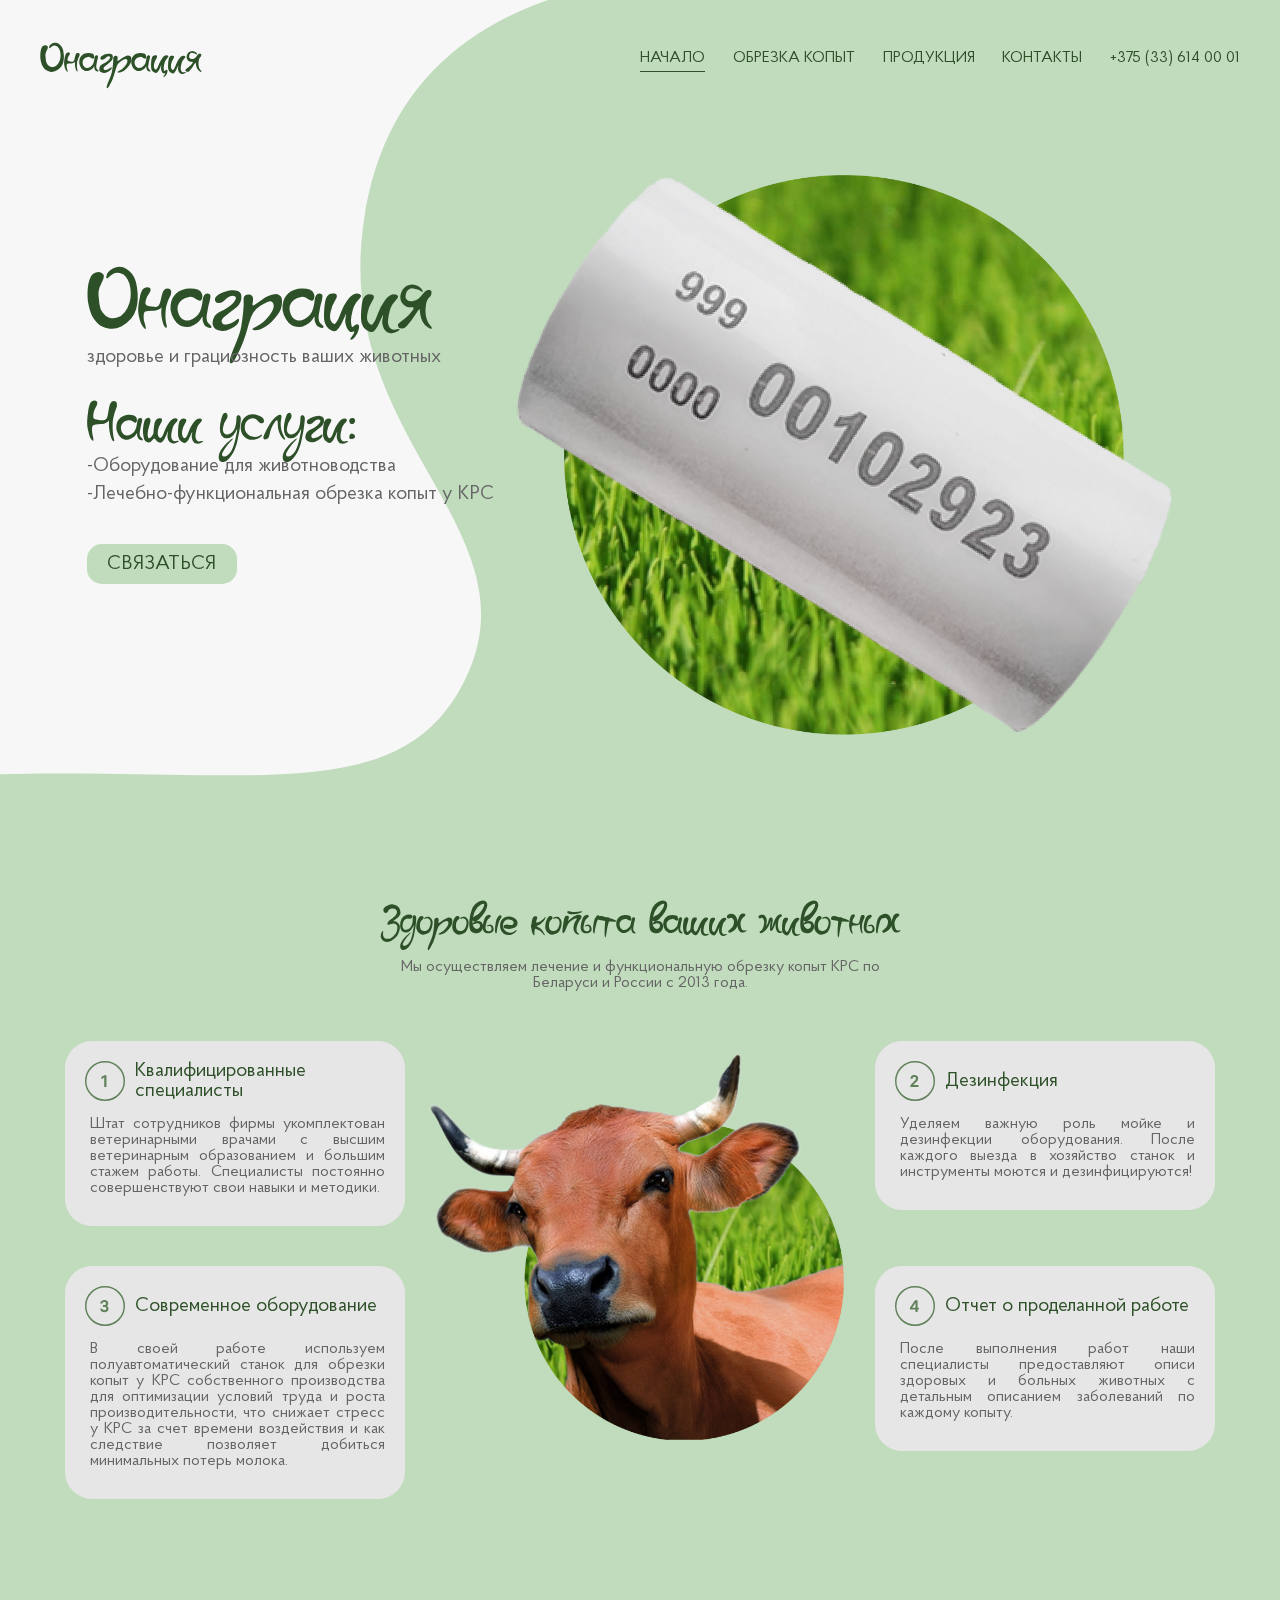
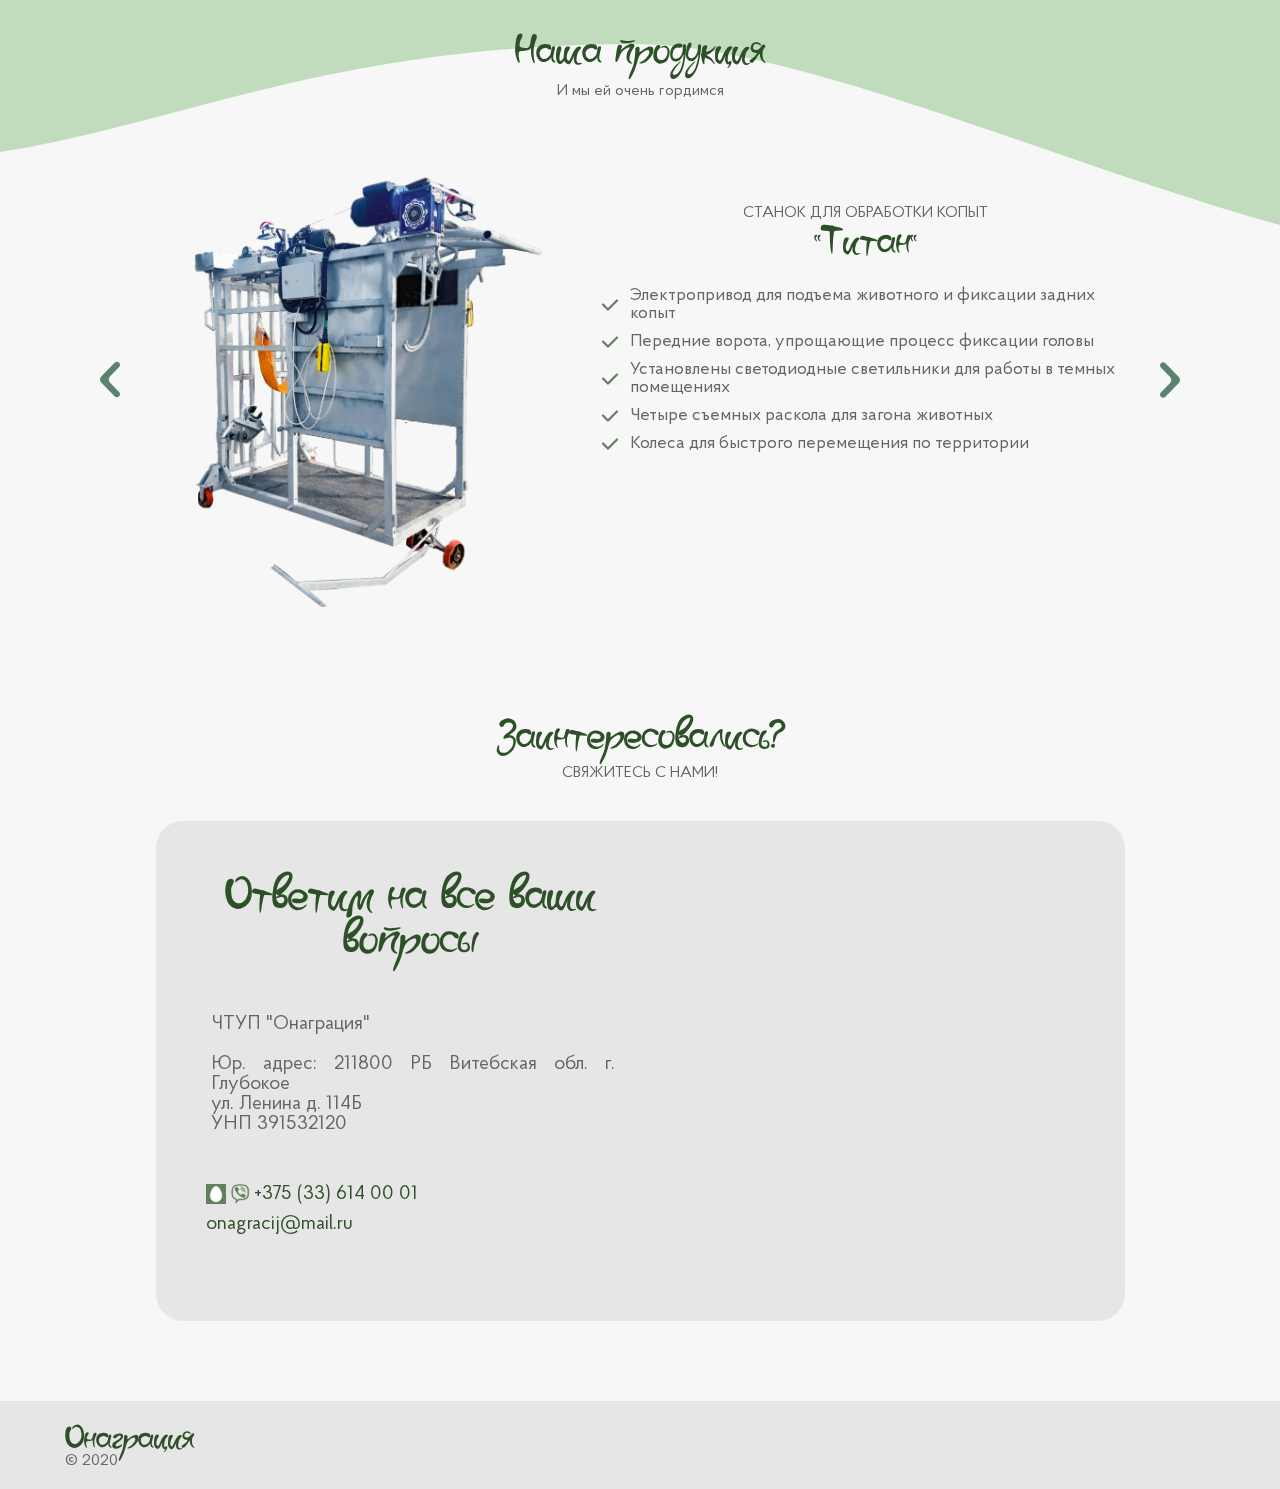
==== index.html @ 64f48360 "fix: some issues" ====
<!DOCTYPE HTML>
<html lang="ru">
<head>
    <style id="style" type="text/css"></style>
    <meta charset="UTF-8">
    <meta name="viewport" content="width=device-width, initial-scale=1.0">
    <meta name="theme-color" content="#c1dcbd">
    <title>Онаграция - обрезка копыт, ветеринарное оборудование</title>
    <link rel="stylesheet" href="css/style.css">
</head>
<body>
        <svg class="bg-svg" id="bg-svg" width="1185" height="1425" viewBox="0 0 4738 5917" fill="none" xmlns="http://www.w3.org/2000/svg">
            <path id="first" transform="skewX(0)" d="M4543.5 184.5C4835 467 4752.5 2576.5 4679.5 2878C4606.5 3179.5 4562.5 3518 3998 3518C3505.14 3518 2770.5 3108.5 2358 3108.5C1575.32 3108.5 1336 3399.5 724 3310.5C227.558 3238.3 -1.00004 2886.5 -1 2621C-0.999962 2355.5 23.4998 1636 868 1520C1541.5 1443 1906 1609 2045.5 1322.5C2179.34 1047.63 1808 882.5 1855.5 491C1903 99.4999 2242 14.5171 2562.5 9.4999C2953.32 3.38186 4252 -98.0001 4543.5 184.5Z" fill="#C1DCBD"> 
            </path>
            </svg>        
        <header>
            <div class="wrapper">
                <div class="logo"><a href="">Онаграция</a></div>
                <nav>
                    <div class="burger-overflow-hidden"></div>
                    <div class="logo-burger"><h2>Онаграция</h2></div>
                    <ul>
                        <li class="active"><a href="#begin" onclick="event.preventDefault()">Начало</a></li>
                        <li><a href="#trimming" onclick="event.preventDefault()">Обрезка копыт</a></li>
                        <li><a href="#production" onclick="event.preventDefault()">Продукция</a></li>
                        <li><a href="#contacts" onclick="event.preventDefault()">Контакты</a></li>
                        <li><a href="tel:+375336140001">+375 (33) 614 00 01</a></li>
                    </ul>
                </nav>
                <img src="assets/img/Burger-menu-icon.svg" alt="Кнопка навигации">
            </div>
        </header>
        <main>
            <section class="begin" id="begin">
                <div class="wrapper">
                    <div class="descr">
                        <h1>Онаграция</h1>
                        <p>здоровье и грациозность ваших животных</p>
                        <h3>Наши услуги:</h3>
                        <h2>-Оборудование для животноводства</h2>
                        <h2>-Лечебно-функциональная обрезка копыт у КРС</h2>
                        <a href=""><button>Связаться</button></a>
                    </div>
                    <div class="img">
                        <img src="assets/img/production/Респондер.png" class="respo-img" alt="Респондер">
                    </div>
                </div>
            </section>
            <section id="trimming" class="hoof-trimming">
                <div class="wrapper">
                    <h3>Здоровые копыта ваших животных</h3>
                    <h2>Мы осуществляем лечение и функциональную обрезку копыт КРС по Беларуси и России с 2013 года.</h2>
                    <div class="features">
                        <div class="card">
                            <div class="title">
                                <img src="assets/img/1.svg" alt="1" width="40px">
                                <h4>Квалифицированные специалисты</h4>
                            </div>
                            <p>Штат сотрудников фирмы укомплектован ветеринарными врачами с высшим ветеринарным образованием и большим стажем работы. Специалисты постоянно совершенствуют свои навыки и методики.</p>
                        </div>
                        <div class="card">
                            <div class="title">
                                <img src="assets/img/2.svg" alt="2" width="40px">
                                <h4>Дезинфекция</h4>
                            </div>
                            <p>Уделяем важную роль мойке и дезинфекции оборудования. После каждого выезда в хозяйство станок и инструменты моются и дезинфицируются!</p>
    
                        </div>
                        <div class="card">
                            <div class="title">
                                <img src="assets/img/3.svg" alt="3" width="40px">
                                <h4>Современное оборудование</h4>
                            </div>
                            <p>В своей работе используем полуавтоматический станок для обрезки копыт у КРС собственного производства для оптимизации условий труда и роста производительности, что снижает стресс у КРС за счет времени воздействия и как следствие позволяет добиться минимальных потерь молока.</p>
                        </div>
                        <div class="card">
                            <div class="title">
                                <img src="assets/img/4.svg" alt="4" width="40px">
                                <h4>Отчет о проделанной работе</h4>
                            </div>
                            <p>После выполнения работ наши специалисты предоставляют описи здоровых и больных животных с детальным описанием заболеваний по каждому копыту.</p>
                        </div>
                        <div class="tabs">
                            <div class="tab">
                              <input type="radio" id="rd1" name="rd" checked>
                              <label class="tab-label" for="rd1">Квалифицированные специалисты</label>
                              <div class="tab-content">
                                  Штат сотрудников фирмы укомплектован ветеринарными врачами с высшим ветеринарным образованием и большим стажем работы. Специалисты постоянно совершенствуют свои навыки и методики.
                              </div>
                            </div>
                            <div class="tab">
                              <input type="radio" id="rd2" name="rd">
                              <label class="tab-label" for="rd2">Дезинфекция</label>
                              <div class="tab-content">
                                  Уделяем важную роль мойке и дезинфекции оборудования. После каждого выезда в хозяйство станок и инструменты моются и дезинфицируются!
                              </div>
                            </div>
                            <div class="tab">
                              <input type="radio" id="rd3" name="rd">
                              <label class="tab-label" for="rd3">Современное оборудование</label>
                              <div class="tab-content">
                                  В своей работе используем полуавтоматический станок для обрезки копыт у КРС собственного производства для оптимизации условий труда и роста производительности, что снижает стресс у КРС за счет времени воздействия и как следствие позволяет добиться минимальных потерь молока.                                    </div>
                            </div>
                            <div class="tab">
                              <input type="radio" id="rd4" name="rd">
                              <label class="tab-label" for="rd4">Отчет о проделанной работе</label>
                              <div class="tab-content">
                                  После выполнения работ наши специалисты предоставляют описи здоровых и больных животных с детальным описанием заболеваний по каждому копыту.                                    </div>
                            </div>
                          </div>
                    </div>
                </div>
            </section>
            <section id="production" class="production">
                <div class="wrapper">
                    <h3>Наша продукция</h3>
                    <p>И мы ей очень гордимся</p>
                    <div class="slider">
                        <img src="assets/img/arrow-right.svg" class="left" width="20px" alt="Стрелка влево">
                        <div class="shower">
                            <div class="slide item s-active slide-1">
                                <img src="assets/img/production/machine.png" width="400px" alt="Станок для обрезки копыт Титан">
                                <div class="desription">
                                    <h2>Станок для обработки копыт <br><span>"Титан"</span></h2>
                                    <ul>
                                        <li>Электропривод для подъема животного и фиксации задних копыт</li>
                                        <li>Передние ворота, упрощающие процесс фиксации головы</li>
                                        <li>Установлены светодиодные светильники для работы в темных помещениях</li>
                                        <li>Четыре съемных раскола для загона животных</li>
                                        <li>Колеса для быстрого перемещения по территории</li>
                                    </ul>
                                </div>
                            </div>
                            <div class="slide item slide-2">
                                <img src="assets/img/production/Респондер.png" width="400px" alt="Респондер для КРС">
                                <div class="desription">
                                    <h2>Респондер для КРС</h2>
                                    <ul>
                                        <li>Автоматически распознается при переходе через селекционные ворота</li>
                                        <li>Защита по IP-68</li>
                                        <li>Средний срок службы 10 лет</li>
                                        <li>Способен выдерживать от -40°С до +70°С и влажность 100% при 25°С</li>
                                    </ul>
                                </div>
                            </div>
                        </div>
                        <img src="assets/img/arrow-right.svg" class="right" width="20px" alt="Стрелка влево">
                    </div>
                </div>
            </section>
            <section id="contacts" class="contacts">
                <div class="feed-wrap">
                    <h3>Заинтересовались?</h3>
                    <h2>Свяжитесь с нами!</h2>
                    <div class="wrapper">
                        <div class="call">
                            <div class="title card">
                                <div>
                                    <h5>Ответим на все ваши вопросы</h5>
                                    <p>ЧТУП "Онаграция" <br><br>Юр. адрес: 211800 РБ Витебская обл. г. Глубокое<br>
                                        ул. Ленина д. 114Б<br>
                                        УНП 391532120</p>
                                    <div class="numail">
                                        <div class="number">
                                            <img src="assets/img/МТС.png" width="20px" alt="МТС">
                                            <img src="assets/img/viber.png" width="20px" alt="Viber">
                                            <a href="tel:+375336140001">+375 (33) 614 00 01</a>
                                        </div>
                                        <a href="mailto:onagracij@mail.ru" class="email">onagracij@mail.ru</a>
                                    </div>
                                </div>
                                <iframe src="https://yandex.by/map-widget/v1/-/CCQeERkF" width="50%" height="100%" frameborder="1" allowfullscreen="true"></iframe>         
                            </div>          
                        </div>
                        <div class="send">
                            <h5>И вашим заявкам:</h5>
                            <form action="">
                                <input type="text" name="name" id="name" placeholder="Ваше имя">
                                <input type="tel" id="tel" placeholder="Номер телефона">
                                <input type="text" id="product" placeholder="Товар или услуга">
                                <textarea name="" id="" cols="30" rows="7" placeholder="Сообщение"></textarea>
                            </form>
                        </div>
                    </div>
                </div>
            </section>
        </main>
        <footer>
            <div>
                <h2>Онаграция</h2>
                <p>© 2020</p>
            </div>
        </footer>
        <div id="preloader">   
            <div class="clock"><h2>Маркируем бычков...</h2></div>     
        </div>
<script src="js/preloader+nav.js"></script>
<script src="js/slider.js"></script>
<script src="js/scroll+background.js"></script>
</body>
</html>
---- css/style.css ----
@charset "UTF-8";
.logo a, h1, .descr h3, .hoof-trimming .wrapper h3, .production h3, .production .slide h2 span, .production .slide-2 h2, .contacts h3, .contacts h5, .contacts .card > div h4, footer h2, .clock h2 {
  font-family: 'Moloko', 'Monotype Corsiva';
  color: #2d5028;
}

.logo, nav, .begin .wrapper {
  display: -webkit-box;
  display: -ms-flexbox;
  display: flex;
  -ms-flex-line-pack: center;
      align-content: center;
  -webkit-box-pack: center;
      -ms-flex-pack: center;
          justify-content: center;
}

@font-face {
  font-family: "Moloko";
  src: url("../assets/fonts/Moloko.ttf");
}

@font-face {
  font-family: "Proba Pro";
  src: url("../assets/fonts/ProbaPro-Regular.ttf");
  font-weight: 400;
}

@font-face {
  font-family: "Proba Pro";
  src: url("../assets/fonts/ProbaPro-Light.ttf");
  font-weight: 200;
}

@font-face {
  font-family: "Proba Pro";
  src: url("../assets/fonts/ProbaPro-Medium.ttf");
  font-weight: 600;
}

input::-webkit-outer-spin-button,
input::-webkit-inner-spin-button {
  -webkit-appearance: none;
  margin: 0;
}

a:active, a:focus {
  outline: none;
}

input::-webkit-outer-spin-button,
input::-webkit-inner-spin-button {
  -webkit-appearance: none;
  margin: 0;
}

a:active, a:focus {
  outline: none;
}

input::-moz-placeholder {
  color: rgba(255, 255, 255, 0.62);
}

input::-webkit-input-placeholder {
  color: rgba(255, 255, 255, 0.62);
}

input, textarea {
  outline: none;
}

input:active, textarea:active {
  outline: none;
}

:focus {
  outline: none;
}

textarea {
  resize: none;
}

textarea {
  resize: vertical;
}

textarea {
  resize: horizontal;
}

input::-moz-placeholder {
  color: #2d5028;
}

input::-webkit-input-placeholder {
  color: #2d5028;
}

textarea::-moz-placeholder {
  color: #2d5028;
}

textarea::-webkit-input-placeholder {
  color: #2d5028;
}

input, textarea {
  outline: none;
}

input:active, textarea:active {
  outline: none;
}

:focus {
  outline: none;
}

textarea {
  resize: none;
}

textarea {
  resize: vertical;
}

textarea {
  resize: horizontal;
}

::-webkit-scrollbar {
  width: 10px;
}

::-webkit-scrollbar-track {
  background: #e7e6e6;
}

::-webkit-scrollbar-thumb {
  background: #2d5028;
}

::-webkit-scrollbar-thumb:hover {
  background: #c1dcbd;
}

* {
  margin: 0px;
  padding: 0px;
  font-family: "Proba Pro", Arial, Helvetica, sans-serif;
  font-weight: 400;
}

a {
  text-decoration: none;
  color: #2d5028;
}

body {
  background-color: #f7f7f7;
  overflow-x: hidden;
  color: #656565;
}

.scroll {
  -ms-scroll-snap-type: y proximity;
      scroll-snap-type: y proximity;
  overflow-y: scroll;
  max-height: 100vh;
}

section, header, footer {
  scroll-snap-align: start;
}

.bg-svg {
  position: fixed;
  width: 100%;
  z-index: -1;
  top: -35px;
  left: 50%;
  -webkit-transform: translate(-50%, 0);
          transform: translate(-50%, 0);
  height: 3196px;
  width: 2600px;
  background-repeat: no-repeat;
}

@-moz-document url-prefix() {
  .bg-svg {
    position: absolute;
    animation-name: moz;
    animation-duration: 1.0s;
  }
}

@-webkit-keyframes moz {
  form {
    opacity: 0;
  }
  to {
    opacity: 1;
  }
}

@keyframes moz {
  form {
    opacity: 0;
  }
  to {
    opacity: 1;
  }
}

#first {
  -webkit-transition: 2.0s;
  transition: 2.0s;
}

*::-moz-selection {
  background: #c1dcbf;
}

*::selection {
  background: #c1dcbf;
}

header {
  top: 25px;
  position: absolute;
  width: 100%;
  display: -webkit-box;
  display: -ms-flexbox;
  display: flex;
  -webkit-box-pack: center;
      -ms-flex-pack: center;
          justify-content: center;
  height: 65px;
  z-index: 2;
  opacity: 1;
  -webkit-transition: 0.3s, top 0.0s;
  transition: 0.3s, top 0.0s;
}

header .wrapper {
  max-width: 1200px;
  width: 100%;
  display: -webkit-box;
  display: -ms-flexbox;
  display: flex;
  -webkit-box-pack: justify;
      -ms-flex-pack: justify;
          justify-content: space-between;
}

.sticky {
  position: fixed;
  top: 0px;
  width: 100%;
  background-color: #f7f7f7;
  margin-top: 0px;
  opacity: 0.9;
  -webkit-transition: 0.3s, top 0.0s;
  transition: 0.3s, top 0.0s;
  height: 65px;
}

.logo a {
  color: #2d5028;
  text-decoration: none;
  font-size: 40px;
  -ms-flex-item-align: center;
      -ms-grid-row-align: center;
      align-self: center;
}

header img {
  display: none;
}

nav ul {
  display: -webkit-box;
  display: -ms-flexbox;
  display: flex;
  -webkit-box-pack: justify;
      -ms-flex-pack: justify;
          justify-content: space-between;
  -ms-flex-item-align: center;
      align-self: center;
  min-width: 600px;
}

nav a {
  text-decoration: none;
  color: #2d5028;
  text-decoration: none;
  display: inline;
  background-image: -webkit-gradient(linear, left top, left bottom, color-stop(20%, transparent), color-stop(21%, currentColor));
  background-image: linear-gradient(to bottom, transparent 20%, currentColor 21%);
  background-position: 0 20px;
  background-repeat: no-repeat;
  background-size: 0% 3px;
  padding-bottom: 6px;
  -webkit-transition: background-size 0.2s ease-in-out;
  transition: background-size 0.2s ease-in-out;
}

nav a:hover {
  background-size: 100% 3px;
  -webkit-transition-delay: 0s;
          transition-delay: 0s;
}

header li {
  list-style: none;
  text-transform: uppercase;
}

header li:last-child {
  font-weight: 600;
}

header li a {
  text-decoration: none;
  color: #2d5028;
}

.logo-burger {
  display: none;
}

.active a {
  background-size: 100% 3px;
  -webkit-transition-delay: 0s;
          transition-delay: 0s;
}

h1 {
  font-size: 85px;
  font-weight: 400;
}

.begin {
  background-size: cover;
  margin: 0px auto;
  height: 800px;
  display: -webkit-box;
  display: -ms-flexbox;
  display: flex;
  -webkit-box-pack: center;
      -ms-flex-pack: center;
          justify-content: center;
  overflow: hidden;
}

.begin button {
  -webkit-transition: 0.3s;
  transition: 0.3s;
}

.begin button:hover {
  -webkit-box-shadow: -1px -1px white, -2px -2px white, -3px -3px white, -4px -4px #2d5028;
          box-shadow: -1px -1px white, -2px -2px white, -3px -3px white, -4px -4px #2d5028;
  -webkit-transform: translateX(4px);
  transform: translateX(4px);
  -webkit-transition: 0.3s;
  transition: 0.3s;
}

.begin .wrapper {
  -webkit-box-pack: justify;
      -ms-flex-pack: justify;
          justify-content: space-between;
  max-width: 1150px;
  padding: 0px 0px;
  padding-top: 150px;
}

.descr {
  display: -webkit-box;
  display: -ms-flexbox;
  display: flex;
  -webkit-box-orient: vertical;
  -webkit-box-direction: normal;
      -ms-flex-direction: column;
          flex-direction: column;
  -webkit-box-pack: center;
      -ms-flex-pack: center;
          justify-content: center;
  margin-bottom: 110px;
}

.descr h3 {
  font-size: 55px;
  margin-top: 27px;
}

.descr h2, .descr p {
  padding-top: 8px;
  font-size: 20px;
}

button {
  margin-top: 40px;
  background-color: #c1dcbd;
  padding: 10px;
  border-radius: 15px;
  border: none;
  color: #2d5028;
  width: 150px;
  font-size: 20px;
  text-transform: uppercase;
}

.img {
  position: relative;
  bottom: 20px;
  display: -webkit-box;
  display: -ms-flexbox;
  display: flex;
  -webkit-box-align: center;
      -ms-flex-align: center;
          align-items: center;
}

.img img {
  width: 500px;
}

.img .respo-img {
  width: 700px;
  background-image: url(../assets/img/grass.png);
  background-size: 80%;
  background-repeat: no-repeat;
  background-position: 50%;
}

.hoof-trimming {
  padding-top: 100px;
  display: -webkit-box;
  display: -ms-flexbox;
  display: flex;
  -webkit-box-pack: center;
      -ms-flex-pack: center;
          justify-content: center;
}

.hoof-trimming .wrapper {
  max-width: 1150px;
  display: -webkit-box;
  display: -ms-flexbox;
  display: flex;
  -webkit-box-orient: vertical;
  -webkit-box-direction: normal;
      -ms-flex-direction: column;
          flex-direction: column;
  -ms-flex-line-pack: center;
      align-content: center;
}

.hoof-trimming .wrapper h2 {
  padding-top: 20px;
  -ms-flex-item-align: center;
      -ms-grid-row-align: center;
      align-self: center;
  text-align: center;
  width: 500px;
  font-size: 16px;
}

.hoof-trimming .wrapper h3 {
  font-size: 40px;
  text-align: center;
}

.features {
  display: -webkit-box;
  display: -ms-flexbox;
  display: flex;
  margin-top: 50px;
  -ms-flex-wrap: wrap;
      flex-wrap: wrap;
  -webkit-box-pack: justify;
      -ms-flex-pack: justify;
          justify-content: space-between;
  background-image: url(../assets/img/cow.png);
  background-size: 422px;
  background-repeat: no-repeat;
  background-position-x: 49%;
}

.card {
  width: 300px;
  height: -webkit-min-content;
  height: -moz-min-content;
  height: min-content;
  background-color: #e7e6e6;
  border-radius: 27px;
  padding: 20px;
}

.card .title {
  display: -webkit-box;
  display: -ms-flexbox;
  display: flex;
}

.card h4 {
  -ms-flex-item-align: center;
      -ms-grid-row-align: center;
      align-self: center;
  margin-left: 10px;
  color: #2d5028;
  font-size: 20px;
  font-weight: 500;
}

.card p {
  margin-top: 15px;
  margin-left: 5px;
  padding-bottom: 10px;
  text-align: justify;
}

.card:nth-of-type(2n) {
  margin-left: 140px;
}

.card:nth-of-type(n+3) {
  margin-top: 40px;
}

.production {
  padding-top: 80px;
}

.production .wrapper {
  padding: 50px 0px;
  display: -webkit-box;
  display: -ms-flexbox;
  display: flex;
  -webkit-box-orient: vertical;
  -webkit-box-direction: normal;
      -ms-flex-direction: column;
          flex-direction: column;
  -webkit-box-align: center;
      -ms-flex-align: center;
          align-items: center;
}

.production h3 {
  font-size: 40px;
  text-align: center;
}

.production p {
  margin-top: 15px;
  padding-bottom: 10px;
  text-align: justify;
}

.production .slider {
  width: 1100px;
  margin-top: 15px;
  display: -webkit-box;
  display: -ms-flexbox;
  display: flex;
  -webkit-box-pack: justify;
      -ms-flex-pack: justify;
          justify-content: space-between;
}

.production .slider > img:nth-of-type(2) {
  -webkit-transform: rotate(180deg);
          transform: rotate(180deg);
}

.production .shower {
  position: relative;
  width: 100%;
  margin: 0px 30px;
  overflow: hidden;
  height: 500px;
}

.production .slide {
  -ms-flex-item-align: center;
      -ms-grid-row-align: center;
      align-self: center;
  height: 500px;
}

.production .slide h2 {
  text-align: center;
  text-transform: uppercase;
  font-size: 16px;
}

.production .slide h2 span {
  font-size: 38px;
  text-transform: initial;
}

.production .slide ul {
  margin-top: 19px;
}

.production .slide ul li {
  font-size: 18px;
  list-style: none;
  background-image: url(../assets/img/icon.svg);
  background-size: 20px;
  background-position-y: 50%;
  background-repeat: no-repeat;
  padding-left: 30px;
  margin-top: 10px;
}

.production .slide-2 ul li {
  margin-top: 27px;
}

.production .slide-2 h2 {
  font-size: 50px;
  text-transform: initial;
}

.slide-2 .desription {
  margin-bottom: 20px;
}

.desription {
  width: 100%;
  margin-left: 50px;
  display: -webkit-box;
  display: -ms-flexbox;
  display: flex;
  -webkit-box-orient: vertical;
  -webkit-box-direction: normal;
      -ms-flex-direction: column;
          flex-direction: column;
  -webkit-box-pack: center;
      -ms-flex-pack: center;
          justify-content: center;
  margin-bottom: 90px;
}

.contacts {
  display: -webkit-box;
  display: -ms-flexbox;
  display: flex;
  -webkit-box-pack: center;
      -ms-flex-pack: center;
          justify-content: center;
  margin-top: 40px;
}

.contacts .feed-wrap {
  max-width: 1150px;
}

.contacts h3 {
  font-size: 40px;
  text-align: center;
  width: 100%;
}

.contacts h2 {
  text-align: center;
  text-transform: uppercase;
  font-size: 16px;
  padding-top: 12px;
  width: 100%;
}

.contacts .wrapper {
  margin-top: 35px;
  display: -webkit-box;
  display: -ms-flexbox;
  display: flex;
  -webkit-box-pack: justify;
      -ms-flex-pack: justify;
          justify-content: space-between;
  -ms-flex-wrap: wrap;
      flex-wrap: wrap;
}

.contacts .wrapper .wrapper-in {
  display: -webkit-box;
  display: -ms-flexbox;
  display: flex;
  -webkit-box-orient: vertical;
  -webkit-box-direction: normal;
      -ms-flex-direction: column;
          flex-direction: column;
  -webkit-box-pack: start;
      -ms-flex-pack: start;
          justify-content: flex-start;
  -ms-flex-line-pack: start;
      align-content: flex-start;
  margin-left: 20px;
}

.contacts .wrapper .wrapper-in h4 {
  margin-left: 0px;
  -ms-flex-item-align: start;
      align-self: flex-start;
  font-size: 30px;
}

.contacts .wrapper .wrapper-in p {
  margin: 0px;
}

.contacts .wrapper .number {
  font-size: 20px;
  vertical-align: center;
  display: -webkit-box;
  display: -ms-flexbox;
  display: flex;
  -webkit-box-align: center;
      -ms-flex-align: center;
          align-items: center;
}

.contacts .wrapper .number img {
  margin-right: 4px;
}

.contacts .wrapper .email {
  font-size: 20px;
}

.contacts .wrapper > div > div, .contacts .wrapper form {
  margin-top: 5px;
}

.contacts .ivan {
  display: -webkit-box;
  display: -ms-flexbox;
  display: flex;
  -ms-flex-line-pack: start;
      align-content: flex-start;
  margin-top: 60px;
}

.contacts h5 {
  font-size: 45px;
  color: #2d5028;
  text-align: center;
}

.contacts .call {
  width: 100%;
}

.contacts .card {
  width: 100%;
  padding: 0px;
  display: -webkit-box;
  display: -ms-flexbox;
  display: flex;
  -webkit-box-pack: justify;
      -ms-flex-pack: justify;
          justify-content: space-between;
  height: 500px;
}

.contacts .send {
  display: none;
  -webkit-box-orient: vertical;
  -webkit-box-direction: normal;
      -ms-flex-direction: column;
          flex-direction: column;
  width: calc((100% - 30px) / 2);
}

.contacts form {
  display: -webkit-box;
  display: -ms-flexbox;
  display: flex;
  -ms-flex-wrap: wrap;
      flex-wrap: wrap;
  -webkit-box-pack: justify;
      -ms-flex-pack: justify;
          justify-content: space-between;
}

.contacts #name {
  width: calc((100% - 20px) / 2);
}

.contacts #tel {
  width: calc((100% - 20px) / 2);
}

.contacts #product {
  width: 100%;
}

.contacts textarea {
  width: 100%;
}

.contacts form input, .contacts textarea {
  padding: 5px;
  background: none;
  border: none;
  border-bottom: 5px solid white;
  color: #2d5028;
  font-size: 20px;
  margin-top: 10px;
}

.contacts iframe {
  border: none;
  border-top-right-radius: 27px;
  border-bottom-right-radius: 27px;
}

h5 {
  text-align: center;
}

.contacts .card > div {
  width: 50%;
  padding: 50px 100px 50px 50px;
}

.contacts .card > div h4 {
  font-size: 60px;
}

.contacts .card > div p {
  margin-top: 55px;
  font-size: 20px;
}

.numail {
  margin-top: 40px;
  display: -webkit-box;
  display: -ms-flexbox;
  display: flex;
  -webkit-box-pack: justify;
      -ms-flex-pack: justify;
          justify-content: space-between;
  -webkit-box-orient: vertical;
  -webkit-box-direction: normal;
      -ms-flex-direction: column;
          flex-direction: column;
  max-width: 400px;
  height: 50px;
}

footer {
  display: -webkit-box;
  display: -ms-flexbox;
  display: flex;
  background-color: #e7e6e6;
  margin-top: 80px;
  width: 100%;
  margin-left: auto;
  margin-right: auto;
}

footer h2 {
  font-size: 32px;
}

footer > div {
  width: 1150px;
  margin: 20px auto;
}

/* Аккордион */
.tabs {
  display: none;
  width: calc(95% - 380px);
  margin-left: auto;
  border-radius: 8px;
  overflow: hidden;
}

.tabs input {
  position: absolute;
  opacity: 0;
  z-index: -1;
}

.tab {
  width: 100%;
  color: #2d5028;
  overflow: hidden;
}

.tab-label {
  display: -webkit-box;
  display: -ms-flexbox;
  display: flex;
  -webkit-box-pack: justify;
      -ms-flex-pack: justify;
          justify-content: space-between;
  font-weight: 800;
  padding: 1em;
  background: #e7e6e6;
  font-weight: bold;
  cursor: pointer;
  /* Icon */
}

.tab-label:hover {
  background: #a2ca9c;
  -webkit-transition: 0.2s;
  transition: 0.2s;
}

.tab-label::after {
  content: "\276F";
  width: 1em;
  height: 1em;
  text-align: center;
  -webkit-transition: all .35s;
  transition: all .35s;
}

.tab-content {
  max-height: 0;
  padding: 0 1em;
  background: white;
  -webkit-transition: all .35s;
  transition: all .35s;
}

input:checked + .tab-label {
  background: #82b97a;
  -webkit-transition: 0.2s;
  transition: 0.2s;
  color: white;
}

input:checked + .tab-label::after {
  -webkit-transform: rotate(90deg);
          transform: rotate(90deg);
}

input:checked ~ .tab-content {
  max-height: 100vh;
  padding: 1em;
}

/* Классы слайдера */
.left {
  margin-left: 10.25px;
  margin-bottom: -11px;
}

.right {
  margin-right: 9.64px;
  margin-bottom: -12px;
}

.slider > img:hover {
  -webkit-filter: brightness(1.5);
          filter: brightness(1.5);
  -webkit-transition: 0.3s;
  transition: 0.3s;
}

.s-active, .next {
  -webkit-box-pack: justify;
      -ms-flex-pack: justify;
          justify-content: space-between;
  padding: 0px 0px 15px 0px;
}

.item {
  display: none;
  position: relative;
  -webkit-animation: 0.7s cubic-bezier(0.71, -0.02, 0.27, 0.98);
          animation: 0.7s cubic-bezier(0.71, -0.02, 0.27, 0.98);
  width: 100%;
}

.s-active, .next {
  display: -webkit-box;
  display: -ms-flexbox;
  display: flex;
  -webkit-box-pack: justify;
      -ms-flex-pack: justify;
          justify-content: space-between;
  -webkit-box-align: center;
      -ms-flex-align: center;
          align-items: center;
}

.next {
  position: absolute;
  width: 100%;
}

.to-left {
  -webkit-animation-name: left;
          animation-name: left;
}

.to-right {
  -webkit-animation-name: right;
          animation-name: right;
  animation-direction: reverse;
}

.from-left {
  -webkit-animation-name: left;
          animation-name: left;
  animation-direction: reverse;
}

.from-right {
  -webkit-animation-name: right;
          animation-name: right;
}

@-webkit-keyframes left {
  from {
    left: 0;
    top: 0;
  }
  to {
    left: -100%;
    top: 0;
  }
}

@keyframes left {
  from {
    left: 0;
    top: 0;
  }
  to {
    left: -100%;
    top: 0;
  }
}

@-webkit-keyframes right {
  from {
    left: 100%;
    top: 0;
  }
  to {
    left: 0;
    top: 0;
  }
}

@keyframes right {
  from {
    left: 100%;
    top: 0;
  }
  to {
    left: 0;
    top: 0;
  }
}

/* Preloader */
#preloader {
  position: fixed;
  top: 0px;
  left: 0px;
  width: 100vw;
  height: 100vh;
  z-index: 4;
  background-color: #f7f7f7;
}

.loaded {
  -webkit-transition: 0.3s opacity;
  transition: 0.3s opacity;
  opacity: 0;
}

.clock {
  border-radius: 60px;
  border: 3px solid #2d5028;
  height: 80px;
  width: 80px;
  position: relative;
  top: 28%;
  top: calc(50% - 143px);
  left: 35%;
  left: calc(50% - 43px);
}

.clock h2 {
  position: relative;
  top: 100px;
  right: 60px;
  width: 400px;
  color: #2d5028;
  font-weight: 500;
}

.clock:after {
  content: "";
  position: absolute;
  background-color: #2d5028;
  top: 2px;
  left: 48%;
  height: 38px;
  width: 4px;
  border-radius: 5px;
  -webkit-transform-origin: 50% 97%;
  transform-origin: 50% 97%;
  -webkit-animation: grdAiguille 2s linear infinite;
  animation: grdAiguille 2s linear infinite;
}

@-webkit-keyframes grdAiguille {
  0% {
    -webkit-transform: rotate(0deg);
  }
  100% {
    -webkit-transform: rotate(360deg);
  }
}

@keyframes grdAiguille {
  0% {
    -webkit-transform: rotate(0deg);
            transform: rotate(0deg);
  }
  100% {
    -webkit-transform: rotate(360deg);
            transform: rotate(360deg);
  }
}

.clock:before {
  content: "";
  position: absolute;
  background-color: #2d5028;
  top: 6px;
  left: 48%;
  height: 35px;
  width: 4px;
  border-radius: 5px;
  -webkit-transform-origin: 50% 94%;
  transform-origin: 50% 94%;
  -webkit-animation: ptAiguille 12s linear infinite;
  animation: ptAiguille 12s linear infinite;
}

@-webkit-keyframes ptAiguille {
  0% {
    -webkit-transform: rotate(0deg);
  }
  100% {
    -webkit-transform: rotate(360deg);
  }
}

@keyframes ptAiguille {
  0% {
    -webkit-transform: rotate(0deg);
            transform: rotate(0deg);
  }
  100% {
    -webkit-transform: rotate(360deg);
            transform: rotate(360deg);
  }
}

@media only screen and (max-width: 1199px) {
  body {
    width: 100%;
  }
  header {
    left: 50%;
    -webkit-transform: translate(-50%, 0);
            transform: translate(-50%, 0);
  }
  header .wrapper {
    margin: 0px 30px;
  }
  .descr {
    width: 50%;
  }
  .img {
    bottom: 70px;
    width: 50%;
  }
  .img .respo-img {
    width: 370px;
  }
  .begin {
    height: 530px;
  }
  .begin .wrapper {
    padding: 220px 80px 0px 80px;
    max-width: inherit;
  }
  .hoof-trimming {
    padding-top: 100px;
  }
  .production .slider {
    width: 100%;
    max-width: 1000px;
  }
  .production .slider .slide {
    height: 350px;
  }
  .production .slider .slide-1 {
    margin-bottom: 0px;
  }
  .production .slider .slide-2 li {
    margin-top: 22px;
  }
  .card {
    display: none;
  }
  .tabs {
    display: block;
    padding-right: 20px;
  }
  .desription {
    margin-bottom: 0px;
  }
  .features {
    background-size: 350px;
    min-height: 450px;
    background-position-x: 5%;
  }
  .production {
    padding-top: 25px;
  }
  .production .wrapper {
    padding: 50px 0px 0px 0px;
  }
  .production .shower {
    height: 350px;
  }
  .slide img {
    width: 200px;
  }
  .slider {
    margin-top: 0px;
  }
  .contacts {
    margin-top: 0px;
    padding-top: 80px;
  }
  .contacts .feed-wrap {
    width: calc(100% - 110px);
  }
  .contacts .card > div {
    padding: 50px 30px 50px 30px;
  }
  .contacts h5 {
    font-size: 35px;
  }
  .contacts p {
    font-size: 18px !important;
  }
  .contacts .call {
    width: calc(100% - 30px);
  }
  .left {
    margin-left: 20px;
  }
  .right {
    margin-right: 20px;
  }
  footer div {
    width: calc(100% - 50px);
    max-width: 1150px;
  }
}

@media only screen and (max-width: 900px) {
  header .wrapper {
    margin: 0px;
    padding: 0px 30px;
    -webkit-box-pack: center;
        -ms-flex-pack: center;
            justify-content: center;
    z-index: -2;
  }
  header nav {
    left: -300px;
    display: block;
    position: absolute;
    top: -25px;
    width: 100vw;
    height: calc(100vh + 95px);
    background-color: white;
    -webkit-transition: 0.6s cubic-bezier(0.15, 0.29, 0.46, 0.98);
    transition: 0.6s cubic-bezier(0.15, 0.29, 0.46, 0.98);
    width: 300px;
  }
  header nav .burger-overflow-hidden {
    background: #2d303a;
    position: fixed;
    height: calc(100vh + 25px);
    width: 100vw;
    left: 0px;
    top: -25px;
    z-index: -1;
    display: none;
    -webkit-transition: opacity 0.5s;
    transition: opacity 0.5s;
  }
  header nav .burger-overflow-animation {
    display: block !important;
    opacity: 0;
    -webkit-transition: opacity 0.5s;
    transition: opacity 0.5s;
  }
  header nav .burger-overflow {
    display: block;
    background: #2D303A;
    opacity: 0.6;
    -webkit-transition: opacity 0.5s;
    transition: opacity 0.5s;
  }
  header nav a {
    background-position: 0 27px;
  }
  header nav ul {
    width: 240px;
    margin-top: 40px;
    -webkit-box-orient: vertical;
    -webkit-box-direction: normal;
        -ms-flex-direction: column;
            flex-direction: column;
    margin: 140px 20px 0px 30px;
    font-size: 23px;
    min-width: inherit;
  }
  header nav ul li {
    margin-bottom: 25px;
    width: 250px;
  }
  header .opacity {
    opacity: 0;
    -webkit-transition: 0.2s;
    transition: 0.2s;
  }
  header .logo-burger {
    display: block;
    position: absolute;
    left: 86px;
    top: 43px;
  }
  header .logo-burger h2 {
    font-family: 'Moloko', 'Monotype Corsiva';
    color: #2d5028;
    font-size: 38px;
  }
  header img {
    display: block;
    z-index: 1;
    width: 30px;
    -webkit-transition: 0.3s;
    transition: 0.3s;
    z-index: 2;
    position: absolute;
    top: 25px;
    left: 30px;
  }
  header .menu-active {
    -webkit-transition: 0.2s;
    transition: 0.2s;
    -webkit-transition: 0.6s cubic-bezier(0.75, 0.02, 0.46, 0.98);
    transition: 0.6s cubic-bezier(0.75, 0.02, 0.46, 0.98);
    left: 0;
    -webkit-box-shadow: 0px -40px 20px rgba(0, 0, 0, 0.4);
            box-shadow: 0px -40px 20px rgba(0, 0, 0, 0.4);
  }
  header .logo {
    z-index: 4;
    -webkit-transition: 0.2s;
    transition: 0.2s;
  }
  header .rotate {
    -webkit-transform: rotate(90deg);
            transform: rotate(90deg);
    -webkit-transition: 0.3s;
    transition: 0.3s;
  }
}

@media only screen and (max-width: 700px) {
  .bg-svg {
    left: 54%;
    top: 11%;
    height: 1150px;
    width: 1500px;
  }
  .begin {
    height: auto;
    -webkit-box-pack: start;
        -ms-flex-pack: start;
            justify-content: start;
  }
  .begin .img {
    position: absolute;
    z-index: -1;
    right: 0px;
    top: 100px;
  }
  .begin .descr {
    width: 100%;
  }
  .begin .descr p {
    font-size: 16px;
  }
  .begin .wrapper {
    padding: 220px 58px 0px 24px;
    padding-top: 20px;
    margin-top: 100px;
  }
  .begin h1 {
    font-size: 50px;
  }
  .begin h3 {
    font-size: 43px;
  }
  .begin h2 {
    font-size: 16px;
  }
}
/*# sourceMappingURL=style.css.map */
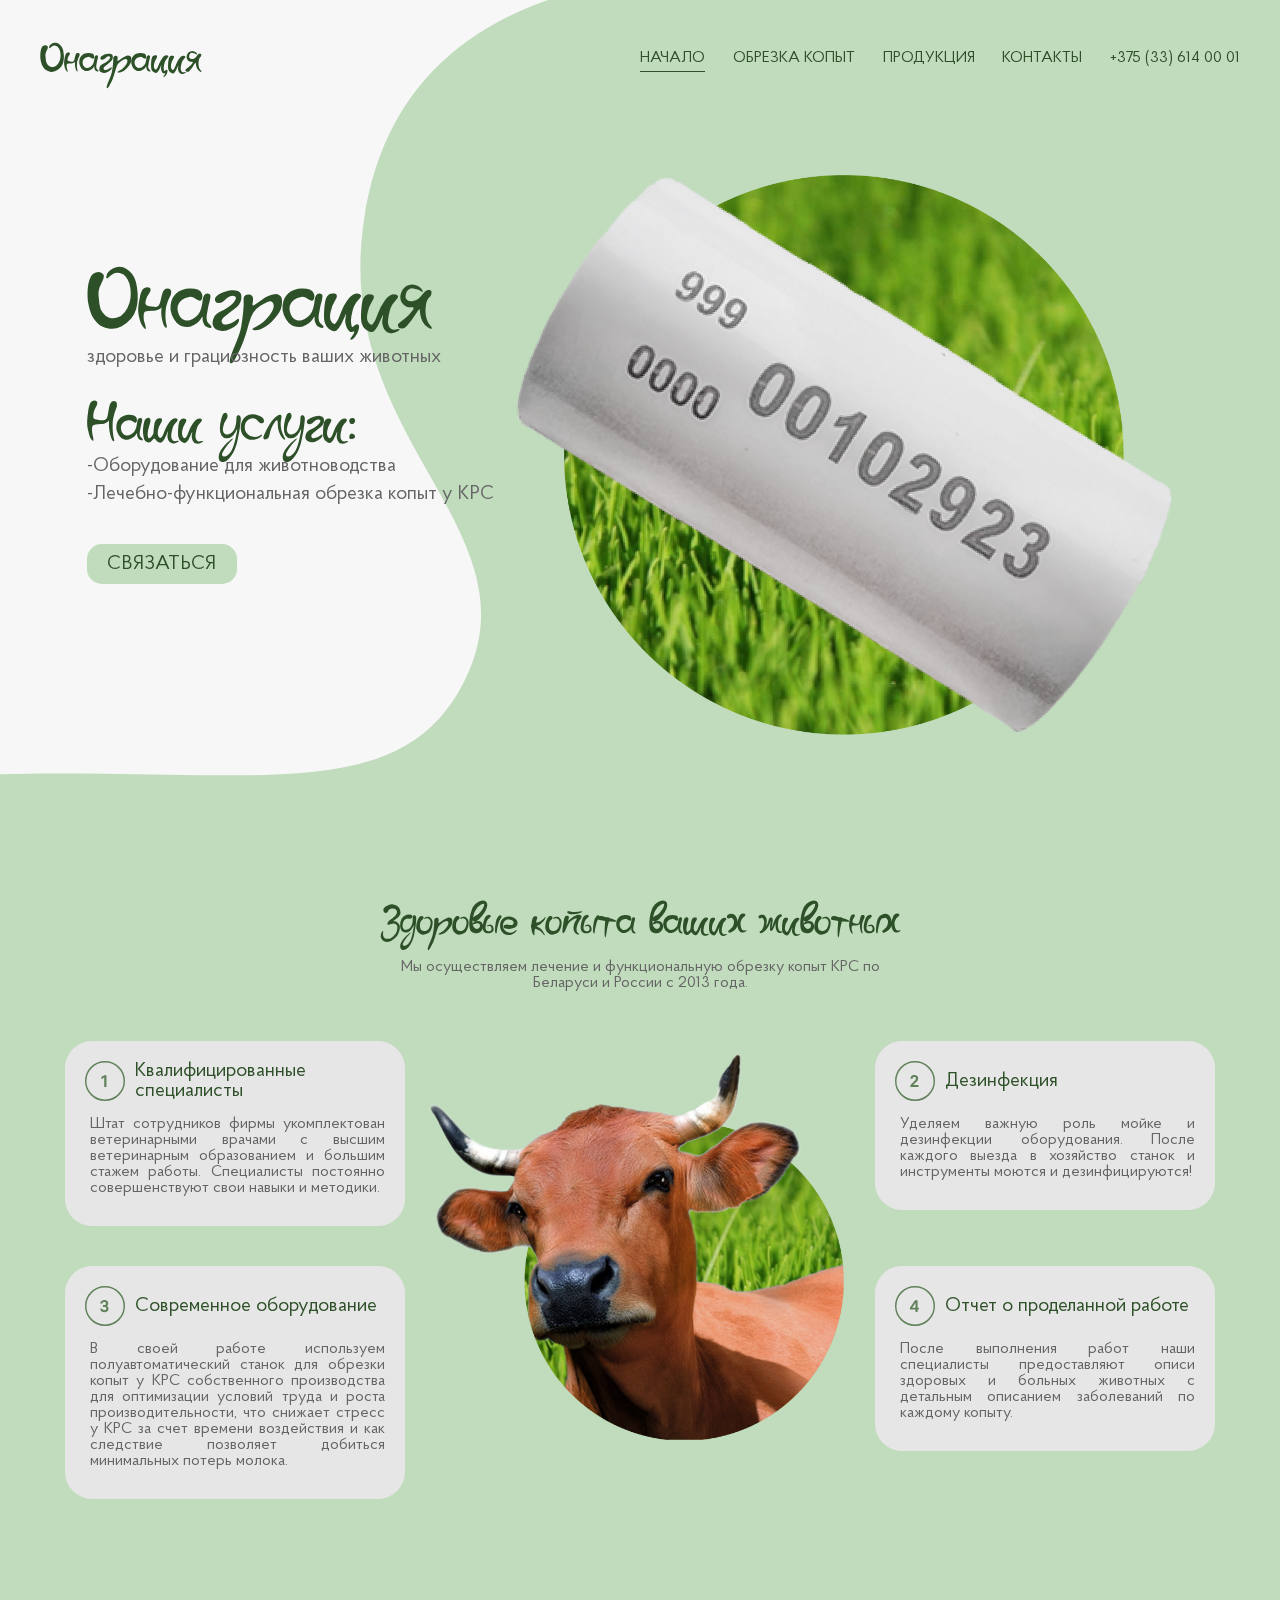
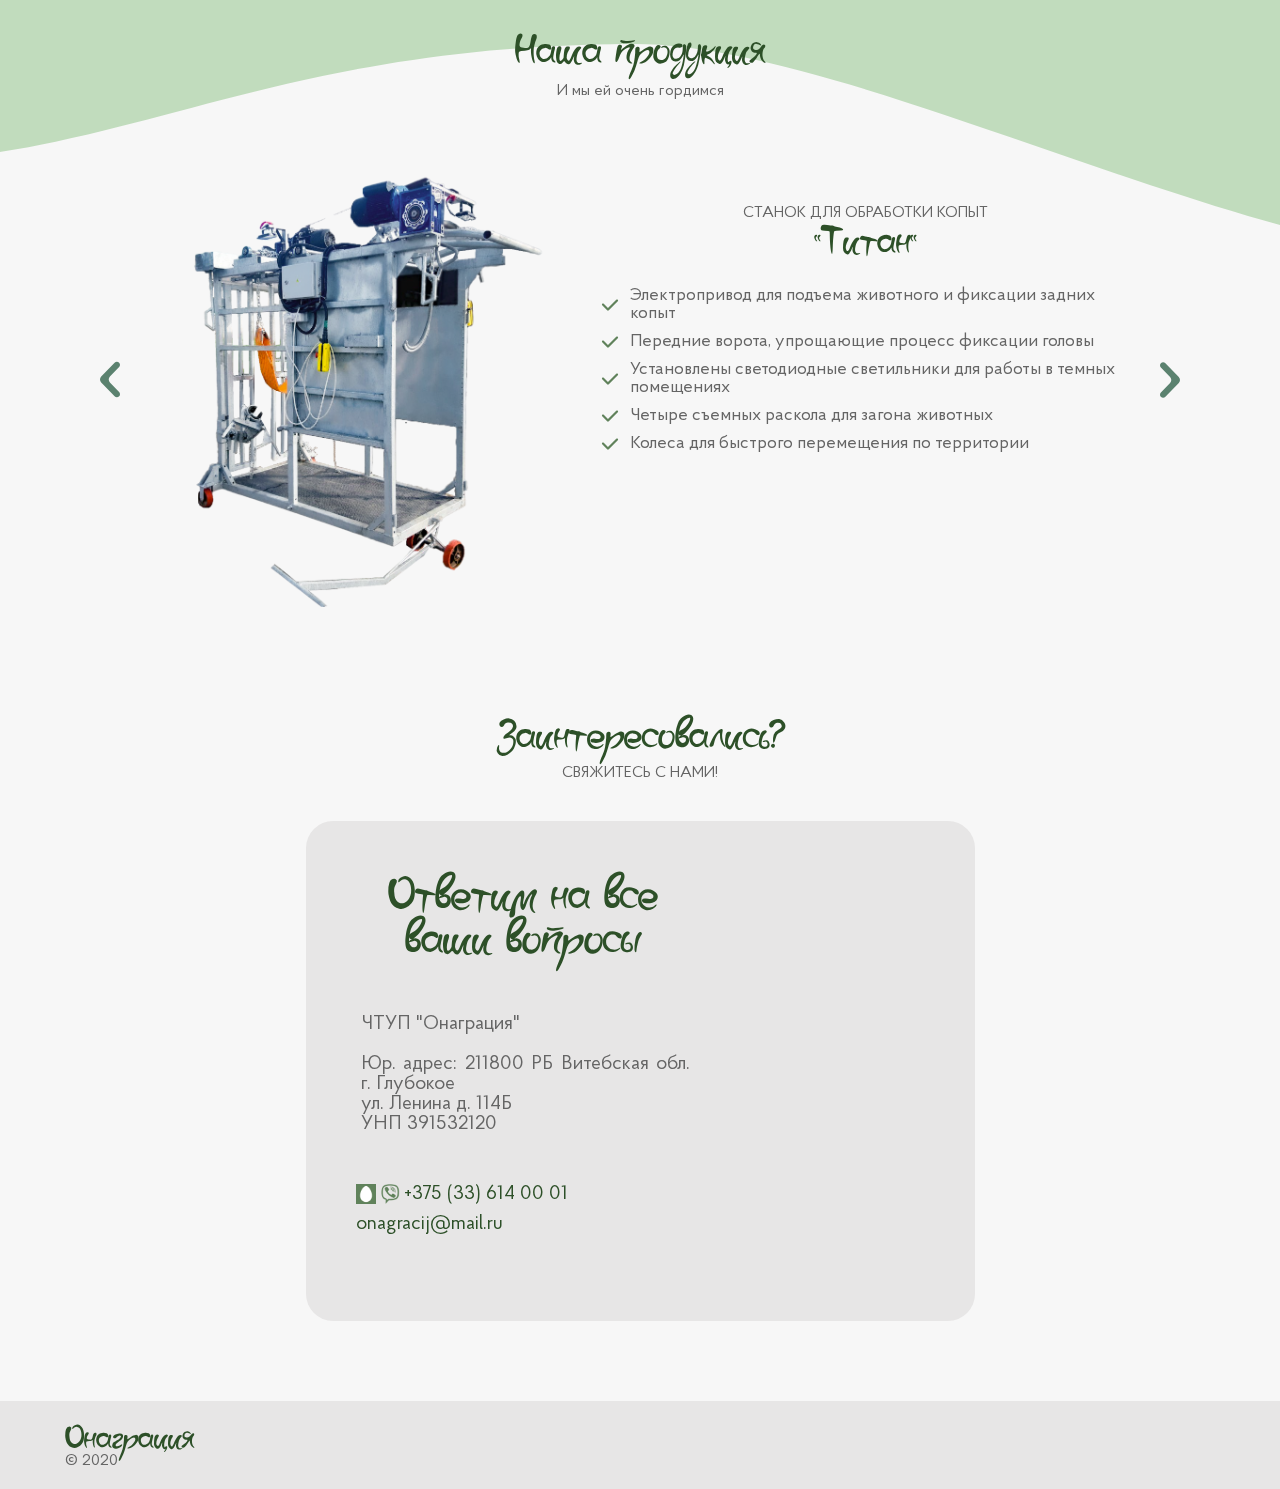
==== commit 8771c5da: "feat: almost done" ====
--- a/index.html
+++ b/index.html
@@ -5,6 +5,7 @@
     <meta charset="UTF-8">
     <meta name="viewport" content="width=device-width, initial-scale=1.0">
     <meta name="theme-color" content="#c1dcbd">
+    <link rel="icon" href="assets/img/cow.png" type="image/x-icon">
     <title>Онаграция - обрезка копыт, ветеринарное оборудование</title>
     <link rel="stylesheet" href="css/style.css">
 </head>
@@ -169,7 +170,7 @@
                                         <a href="mailto:onagracij@mail.ru" class="email">onagracij@mail.ru</a>
                                     </div>
                                 </div>
-                                <iframe src="https://yandex.by/map-widget/v1/-/CCQeERkF" width="50%" height="100%" frameborder="1" allowfullscreen="true"></iframe>         
+                                <!-- <iframe src="https://yandex.by/map-widget/v1/-/CCQeERkF" width="50%" height="100%" frameborder="1" allowfullscreen="true"></iframe>  -->       
                             </div>          
                         </div>
                         <div class="send">
--- a/css/style.css
+++ b/css/style.css
@@ -402,8 +402,11 @@
   font-size: 20px;
 }
 
+.descr a {
+  margin-top: 40px;
+}
+
 button {
-  margin-top: 40px;
   background-color: #c1dcbd;
   padding: 10px;
   border-radius: 15px;
@@ -921,16 +924,16 @@
   width: 1em;
   height: 1em;
   text-align: center;
-  -webkit-transition: all .35s;
-  transition: all .35s;
+  -webkit-transition: all .2s;
+  transition: all .2s;
 }
 
 .tab-content {
   max-height: 0;
   padding: 0 1em;
   background: white;
-  -webkit-transition: all .35s;
-  transition: all .35s;
+  -webkit-transition: all .2s;
+  transition: all .2s;
 }
 
 input:checked + .tab-label {
@@ -1280,7 +1283,7 @@
   }
 }
 
-@media only screen and (max-width: 900px) {
+@media only screen and (max-width: 1020px) {
   header .wrapper {
     margin: 0px;
     padding: 0px 30px;
@@ -1297,8 +1300,8 @@
     width: 100vw;
     height: calc(100vh + 95px);
     background-color: white;
-    -webkit-transition: 0.6s cubic-bezier(0.15, 0.29, 0.46, 0.98);
-    transition: 0.6s cubic-bezier(0.15, 0.29, 0.46, 0.98);
+    -webkit-transition: 0.4s ease-in-out;
+    transition: 0.4s ease-in-out;
     width: 300px;
   }
   header nav .burger-overflow-hidden {
@@ -1310,8 +1313,8 @@
     top: -25px;
     z-index: -1;
     display: none;
-    -webkit-transition: opacity 0.5s;
-    transition: opacity 0.5s;
+    -webkit-transition: opacity 0.4s;
+    transition: opacity 0.4s;
   }
   header nav .burger-overflow-animation {
     display: block !important;
@@ -1323,8 +1326,8 @@
     display: block;
     background: #2D303A;
     opacity: 0.6;
-    -webkit-transition: opacity 0.5s;
-    transition: opacity 0.5s;
+    -webkit-transition: opacity 0.4s;
+    transition: opacity 0.4s;
   }
   header nav a {
     background-position: 0 27px;
@@ -1372,10 +1375,8 @@
     left: 30px;
   }
   header .menu-active {
-    -webkit-transition: 0.2s;
-    transition: 0.2s;
-    -webkit-transition: 0.6s cubic-bezier(0.75, 0.02, 0.46, 0.98);
-    transition: 0.6s cubic-bezier(0.75, 0.02, 0.46, 0.98);
+    -webkit-transition: 0.4s ease-in-out;
+    transition: 0.4s ease-in-out;
     left: 0;
     -webkit-box-shadow: 0px -40px 20px rgba(0, 0, 0, 0.4);
             box-shadow: 0px -40px 20px rgba(0, 0, 0, 0.4);
@@ -1393,12 +1394,26 @@
   }
 }
 
-@media only screen and (max-width: 700px) {
+@media only screen and (max-width: 768px) {
+  body > svg {
+    bottom: -75%;
+    top: inherit;
+  }
   .bg-svg {
     left: 54%;
-    top: 11%;
-    height: 1150px;
-    width: 1500px;
+    bottom: -175%;
+    height: 329%;
+    width: 200%;
+    top: inherit;
+  }
+  header {
+    top: 0px;
+  }
+  header .logo a {
+    font-size: 30px;
+  }
+  header img {
+    width: 25px;
   }
   .begin {
     height: auto;
@@ -1407,13 +1422,22 @@
             justify-content: start;
   }
   .begin .img {
-    position: absolute;
+    width: 135%;
+    position: relative;
     z-index: -1;
-    right: 0px;
-    top: 100px;
+    right: calc(-12px - 1vw);
+    overflow: hidden;
+    -webkit-box-align: start;
+        -ms-flex-align: start;
+            align-items: start;
+    top: calc(-15px + 3vw);
+  }
+  .begin .img .respo-img {
+    width: calc(370 * 100vw / 768);
   }
   .begin .descr {
-    width: 100%;
+    width: calc(100% - 43px);
+    margin-bottom: 0px;
   }
   .begin .descr p {
     font-size: 16px;
@@ -1422,6 +1446,7 @@
     padding: 220px 58px 0px 24px;
     padding-top: 20px;
     margin-top: 100px;
+    padding-left: calc(15 *1.5 * 200vw / 500);
   }
   .begin h1 {
     font-size: 50px;
@@ -1432,5 +1457,184 @@
   .begin h2 {
     font-size: 16px;
   }
+  .hoof-trimming .wrapper {
+    max-width: calc(100vw - 40px);
+  }
+  .hoof-trimming .wrapper .features {
+    background-size: 100%;
+    margin-top: 0px;
+    padding-top: 40px;
+  }
+  .hoof-trimming .wrapper h3 {
+    font-size: 30px;
+  }
+  .hoof-trimming .wrapper h2 {
+    width: inherit;
+    font-size: 14px;
+    padding-top: 7px;
+  }
+  .hoof-trimming .wrapper .tabs {
+    width: 100%;
+    padding: 0px;
+    padding-top: calc(100vw - 80px);
+  }
+  .production p {
+    margin-top: 7px;
+  }
+  .production .slider {
+    margin-top: 0px;
+  }
+  .production .slider .left, .production .slider .right {
+    width: 13px;
+  }
+  .production .slider .shower {
+    min-height: 294px;
+    height: calc(100vw - 20px);
+  }
+  .production .slider .shower .slide-2 .desription h2 {
+    font-size: 25px;
+  }
+  .production .slider .shower .slide {
+    -webkit-box-orient: vertical;
+    -webkit-box-direction: normal;
+        -ms-flex-direction: column;
+            flex-direction: column;
+    -webkit-box-pack: center;
+        -ms-flex-pack: center;
+            justify-content: center;
+    padding-bottom: 0px;
+    height: inherit;
+  }
+  .production .slider .shower .slide img {
+    width: 100%;
+    max-width: 320px;
+  }
+  .production .slider .shower .desription {
+    margin: 0px;
+  }
+  .production .slider .shower .desription h2 span {
+    font-size: 30px;
+  }
+  .production .slider .shower .desription ul {
+    display: none;
+  }
+  .contacts .feed-wrap {
+    width: calc(100% - 30px);
+  }
+  .contacts .feed-wrap h3 {
+    font-size: 38px;
+  }
+  .contacts .feed-wrap h2 {
+    font-size: 14px;
+  }
+  .contacts .feed-wrap h5 {
+    font-size: 27px;
+  }
+  .contacts .feed-wrap .wrapper .call {
+    width: 100%;
+  }
+  .contacts .feed-wrap .wrapper .call .card {
+    height: auto;
+    -webkit-box-orient: vertical;
+    -webkit-box-direction: normal;
+        -ms-flex-direction: column;
+            flex-direction: column;
+  }
+  .contacts .feed-wrap .wrapper .call iframe {
+    width: 100%;
+    height: 31vh;
+    border-bottom-left-radius: 27px;
+    border-bottom-right-radius: 27px;
+  }
+  .contacts .feed-wrap .wrapper .call .card > div {
+    width: 100%;
+    -webkit-box-sizing: border-box;
+            box-sizing: border-box;
+    padding: 45px 15px;
+  }
+  .contacts .feed-wrap .wrapper .call .card > div p {
+    margin-top: 30px;
+    margin-left: 0px;
+  }
+  .contacts .feed-wrap .wrapper .call .card > div .numail {
+    margin-top: 0px;
+  }
+  footer {
+    margin-top: 20px;
+  }
+  footer h2 {
+    font-size: 26px;
+  }
+  footer p {
+    font-size: 17px;
+  }
+}
+
+@media only screen and (max-width: 639px) {
+  .begin h3 {
+    font-size: 37px;
+  }
+}
+
+@media only screen and (max-width: 590px) {
+  .begin .descr h3 {
+    font-size: 25px;
+    display: none;
+  }
+  .begin .descr p {
+    padding-top: 4px;
+    display: none;
+  }
+  .begin .descr a {
+    margin-top: 25px;
+  }
+  .begin .descr button {
+    font-size: 15px;
+    width: 120px;
+  }
+}
+
+@media only screen and (min-width: 420px) and (max-width: 768px) {
+  .hoof-trimming .wrapper .features {
+    background-size: 43%;
+    background-position-x: 50%;
+  }
+  .hoof-trimming .wrapper .tabs {
+    padding-top: calc(63vw - 177px);
+  }
+  .production .slider .shower {
+    height: 445px;
+  }
+}
+
+@media only screen and (min-width: 420px) and (max-width: 580px) {
+  .hoof-trimming .wrapper .features {
+    background-size: 55%;
+    background-position-x: 50%;
+  }
+  .hoof-trimming .wrapper .tabs {
+    padding-top: calc(74vw - 146px);
+  }
+}
+
+@media only screen and (max-width: 375px) {
+  .begin .wrapper {
+    margin-top: 80px;
+  }
+  .begin h1 {
+    font-size: 35px;
+  }
+  .begin h3 {
+    font-size: 25px;
+    display: none;
+  }
+  .begin .descr p {
+    padding-top: 4px;
+    display: none;
+  }
+  .begin .img img {
+    width: 180px;
+    top: 113px;
+  }
 }
 /*# sourceMappingURL=style.css.map */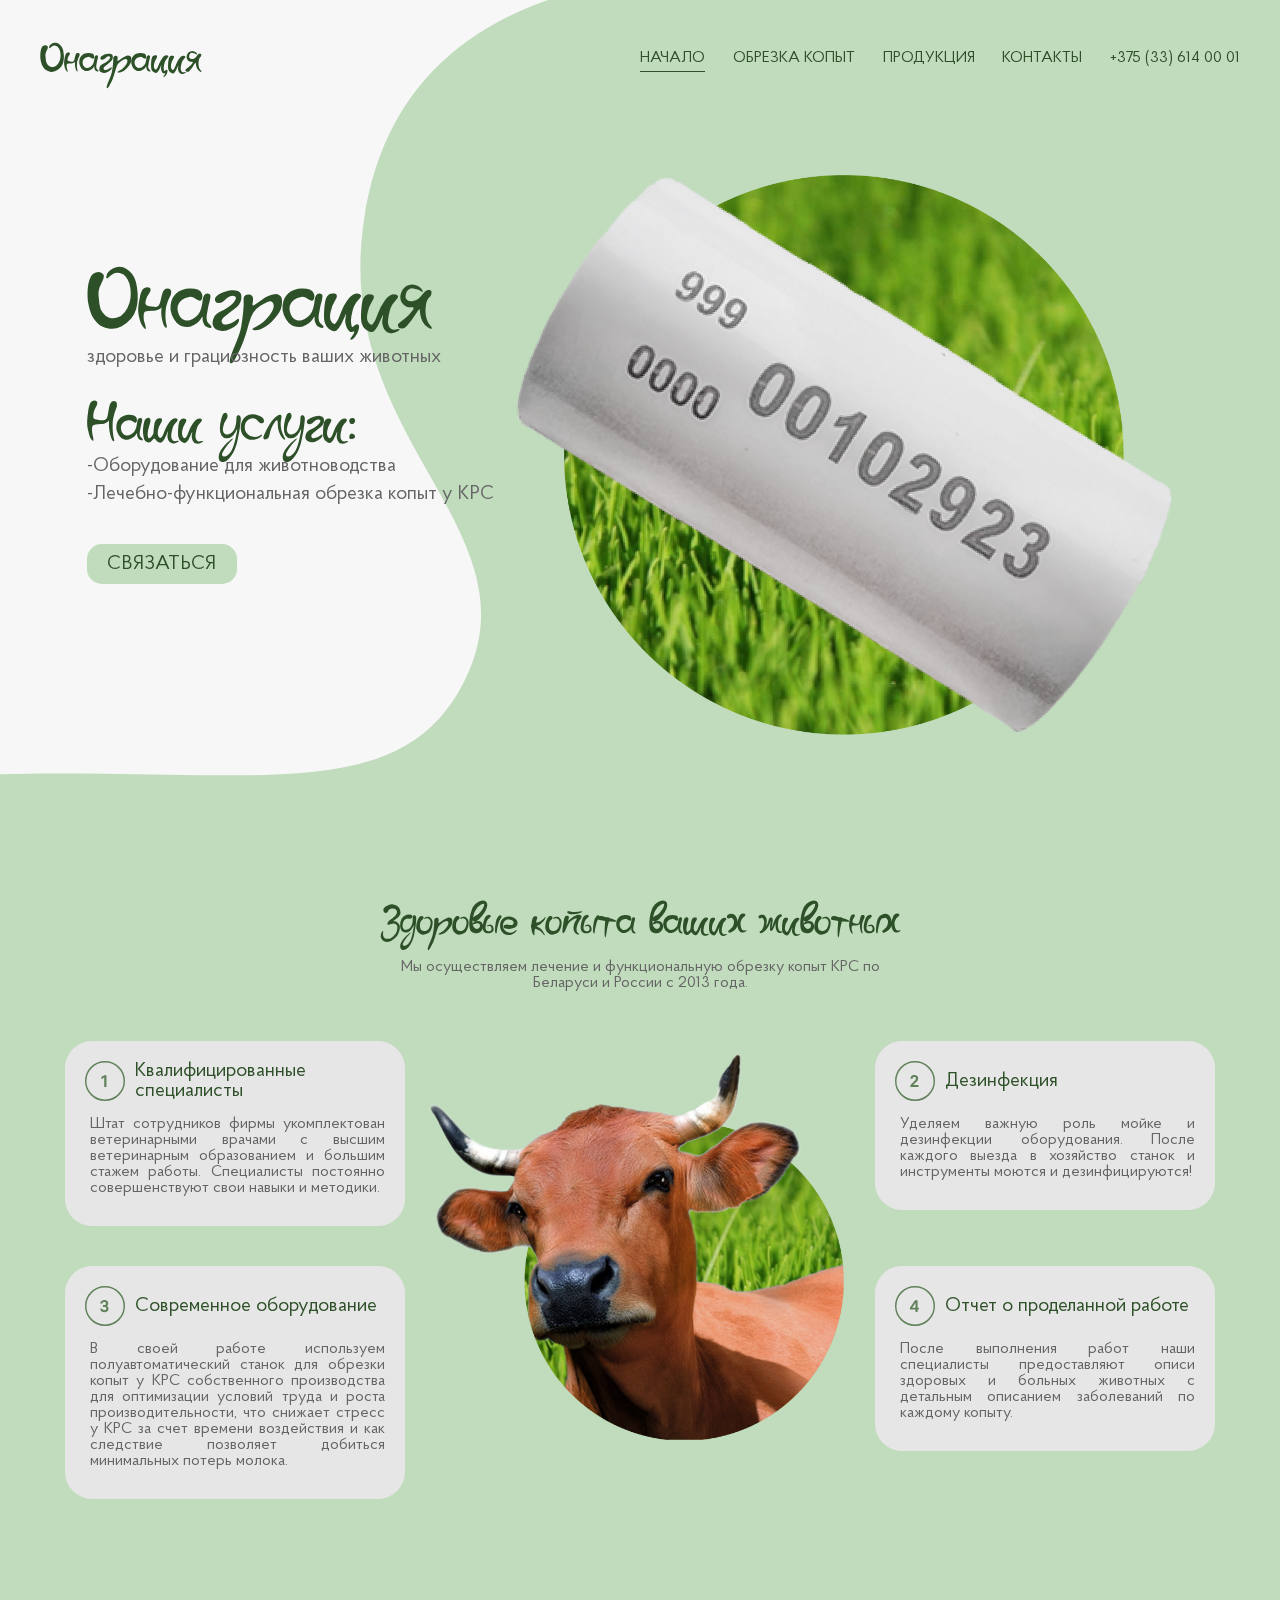
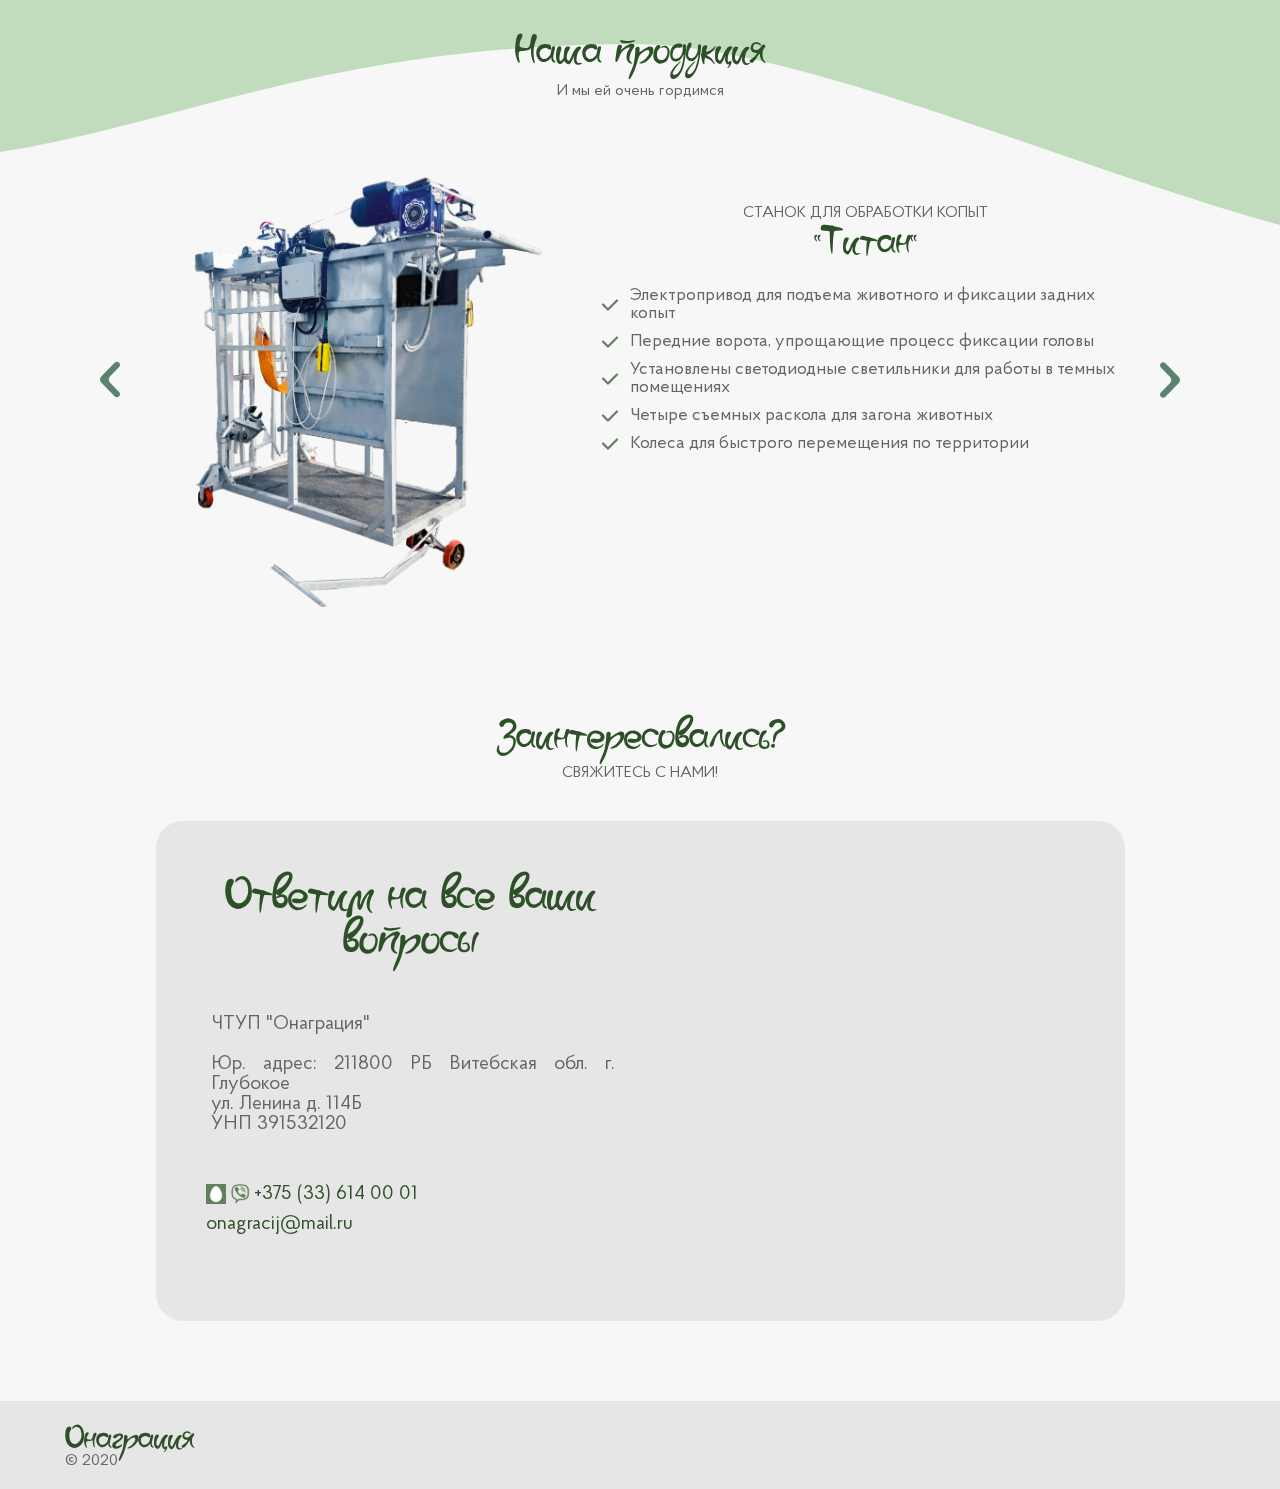
==== commit 795540a8: "fix: ya frame" ====
--- a/index.html
+++ b/index.html
@@ -170,7 +170,7 @@
                                         <a href="mailto:onagracij@mail.ru" class="email">onagracij@mail.ru</a>
                                     </div>
                                 </div>
-                                <!-- <iframe src="https://yandex.by/map-widget/v1/-/CCQeERkF" width="50%" height="100%" frameborder="1" allowfullscreen="true"></iframe>  -->       
+                                <iframe src="https://yandex.by/map-widget/v1/-/CCQeERkF" width="50%" height="100%" frameborder="1" allowfullscreen="true"></iframe>     
                             </div>          
                         </div>
                         <div class="send">
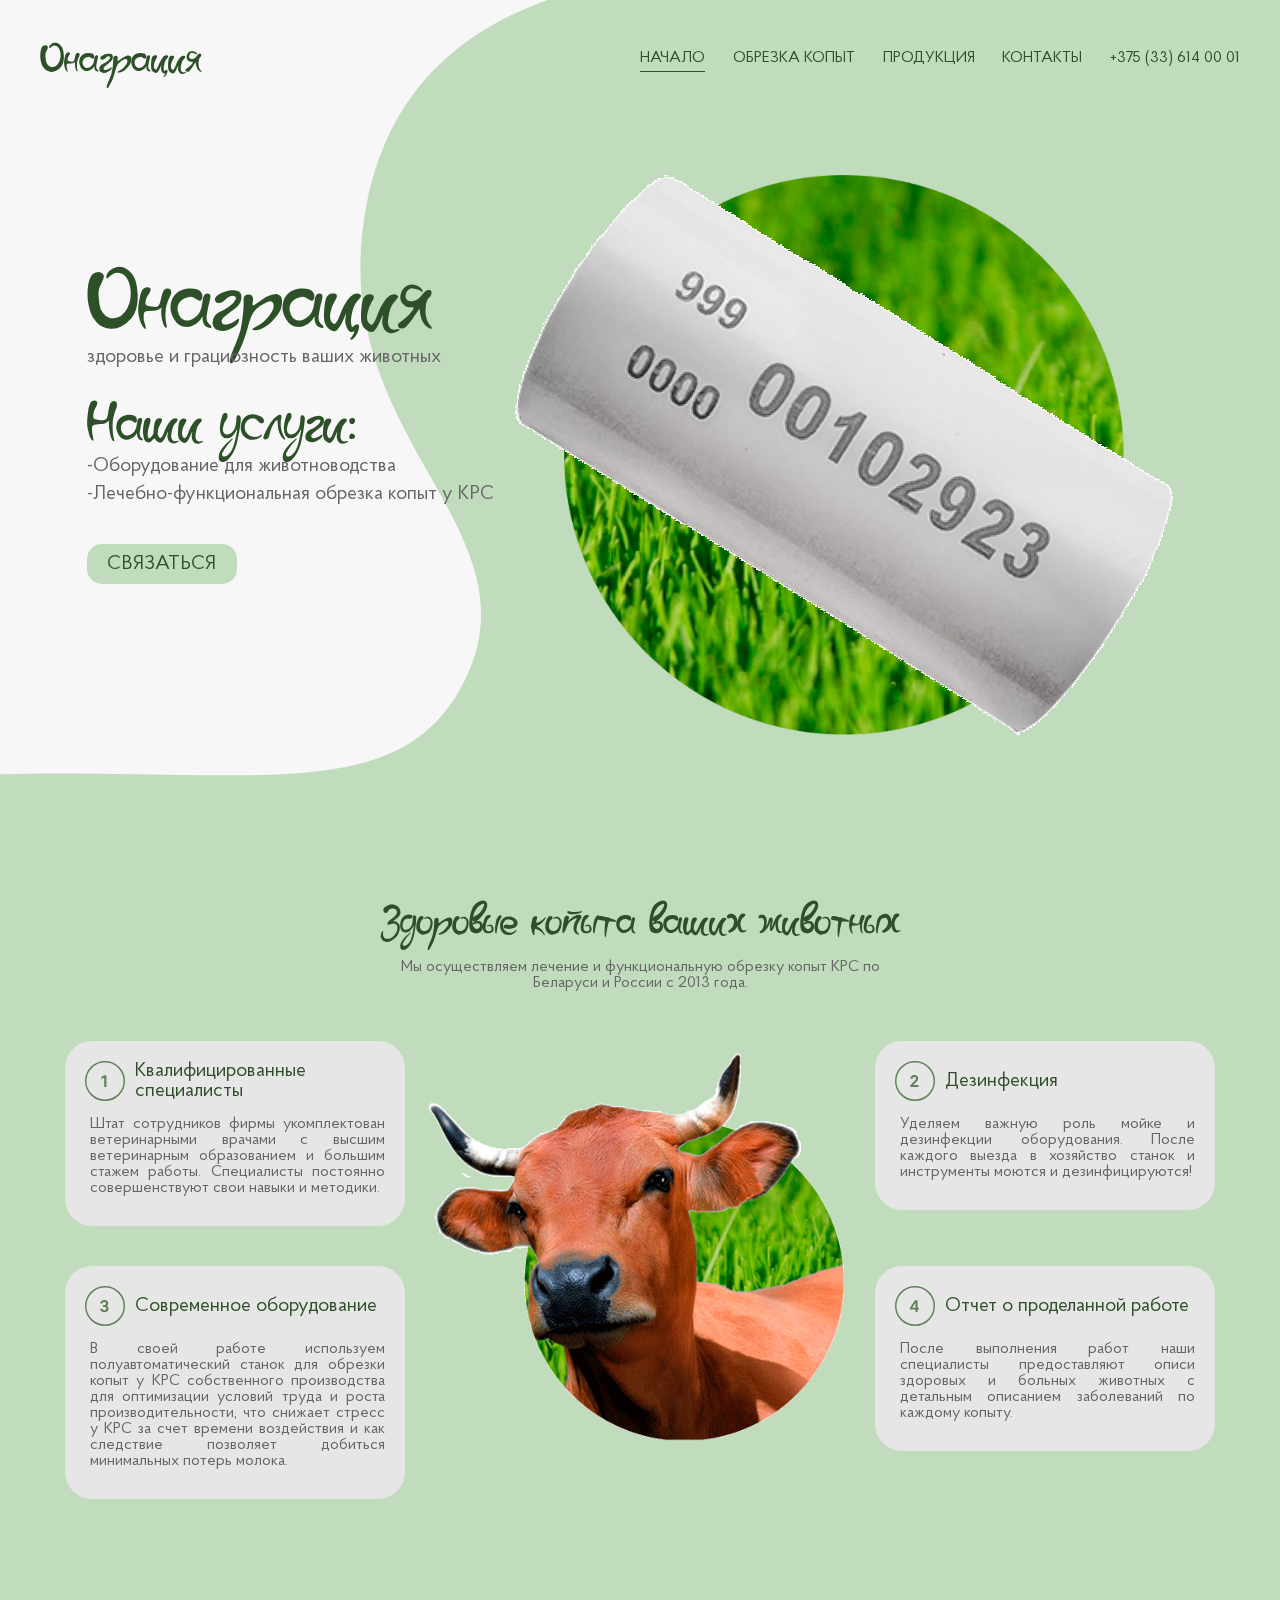
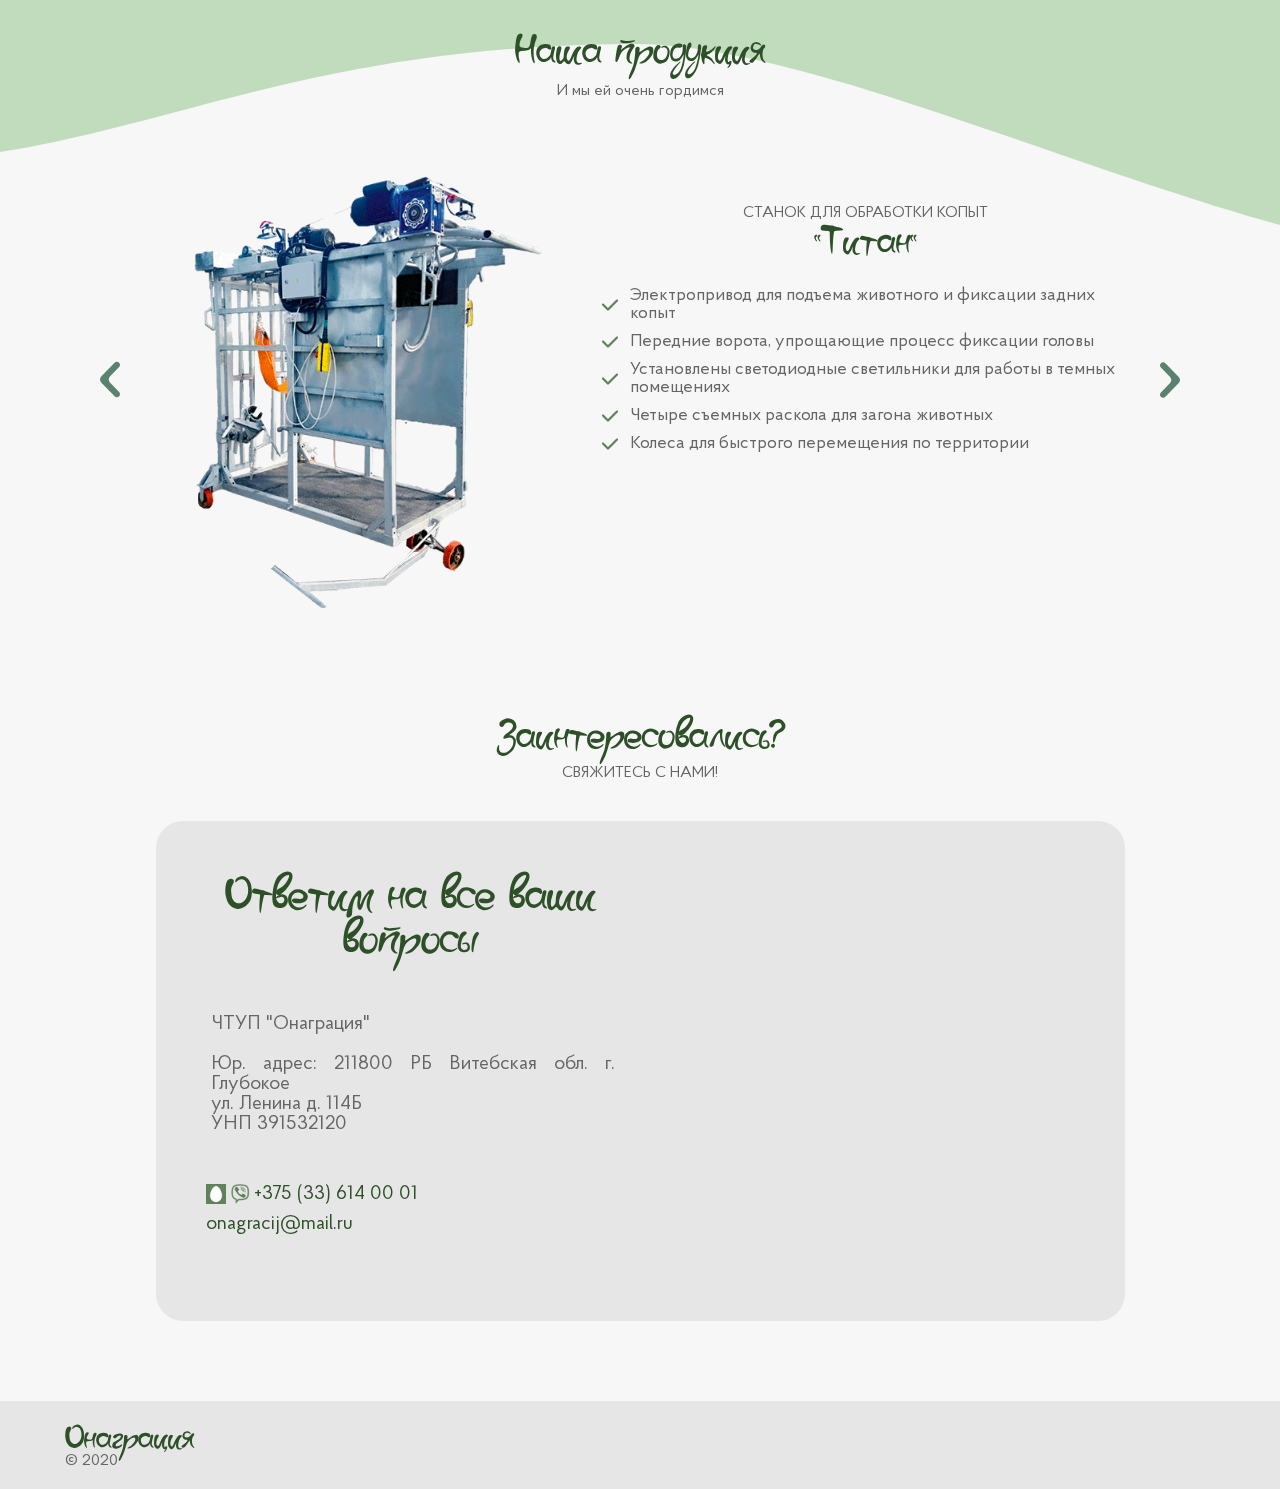
==== commit 961373d9: "check optimization" ====
--- a/index.html
+++ b/index.html
@@ -22,7 +22,7 @@
                     <div class="logo-burger"><h2>Онаграция</h2></div>
                     <ul>
                         <li class="active"><a href="#begin" onclick="event.preventDefault()">Начало</a></li>
-                        <li><a href="#trimming" onclick="event.preventDefault()">Обрезка копыт</a></li>
+                        <li><a href="обрезка-копыт.html">Обрезка копыт</a></li>
                         <li><a href="#production" onclick="event.preventDefault()">Продукция</a></li>
                         <li><a href="#contacts" onclick="event.preventDefault()">Контакты</a></li>
                         <li><a href="tel:+375336140001">+375 (33) 614 00 01</a></li>
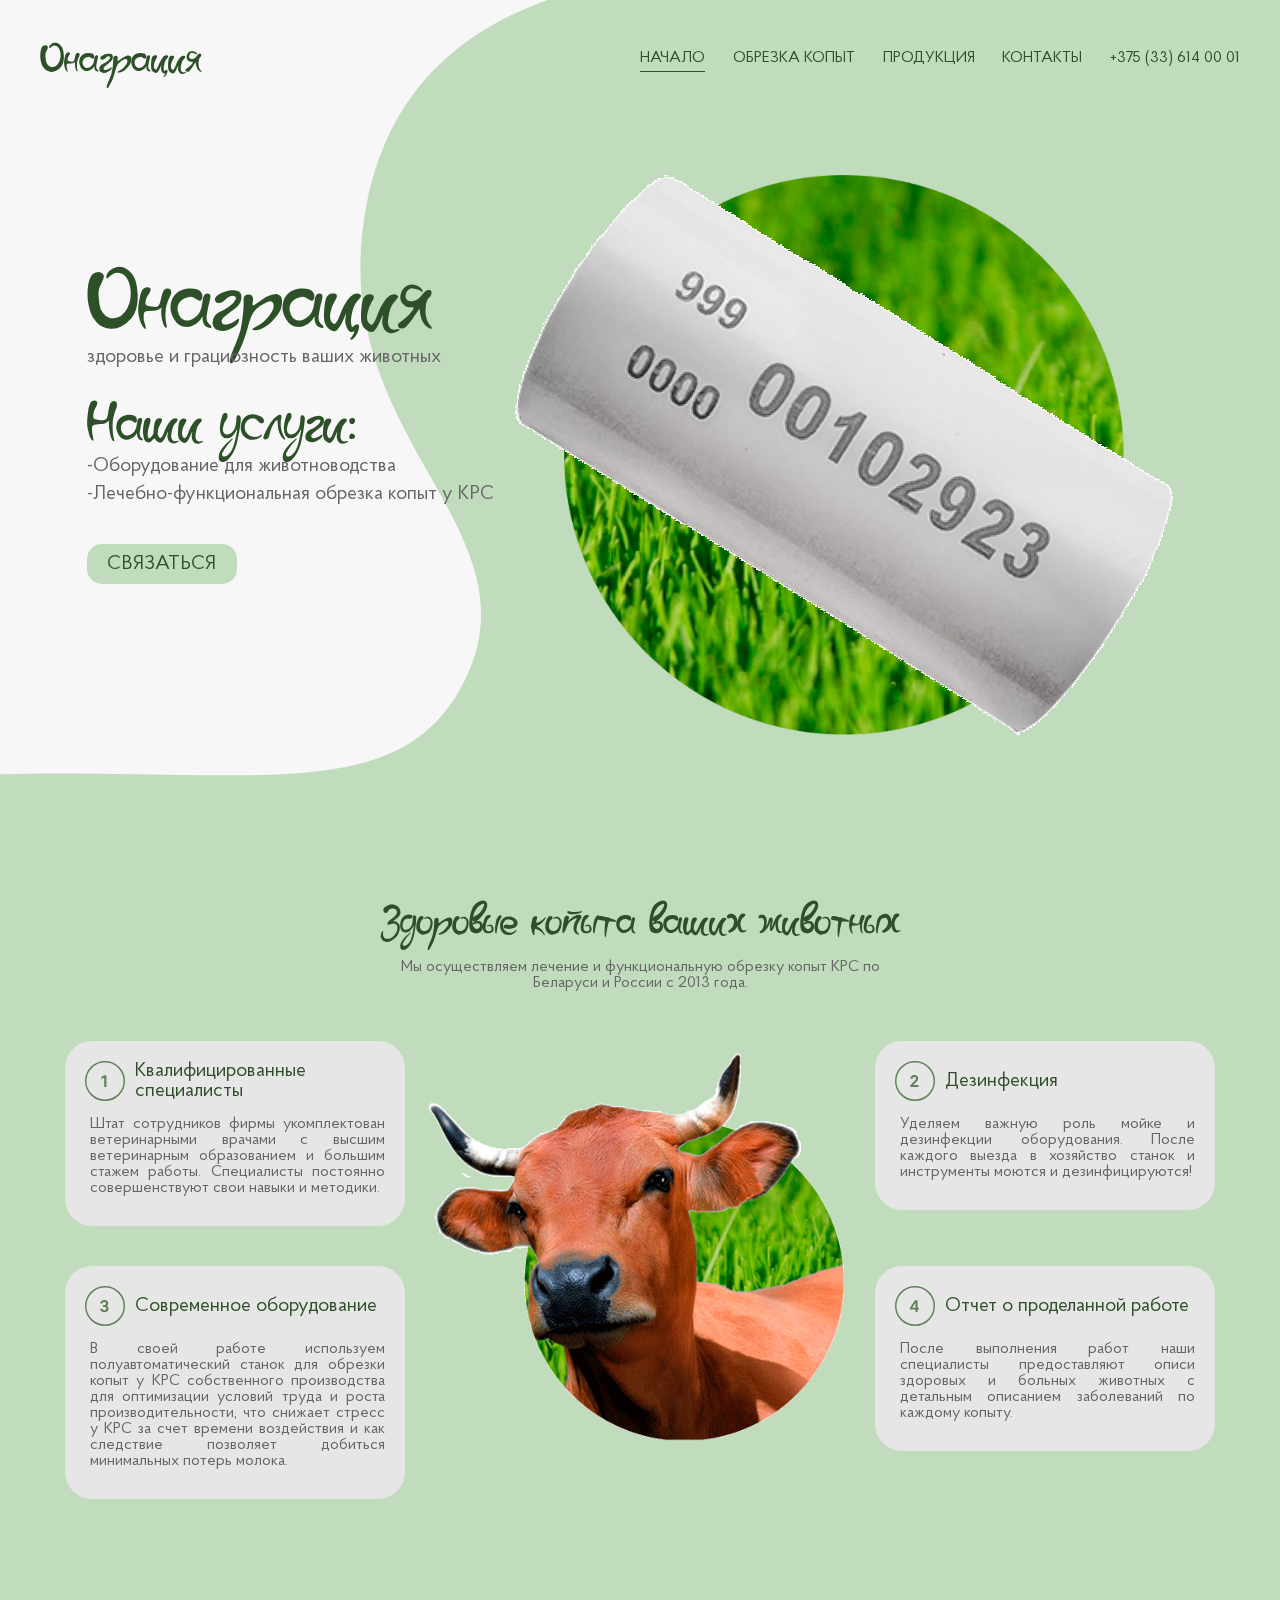
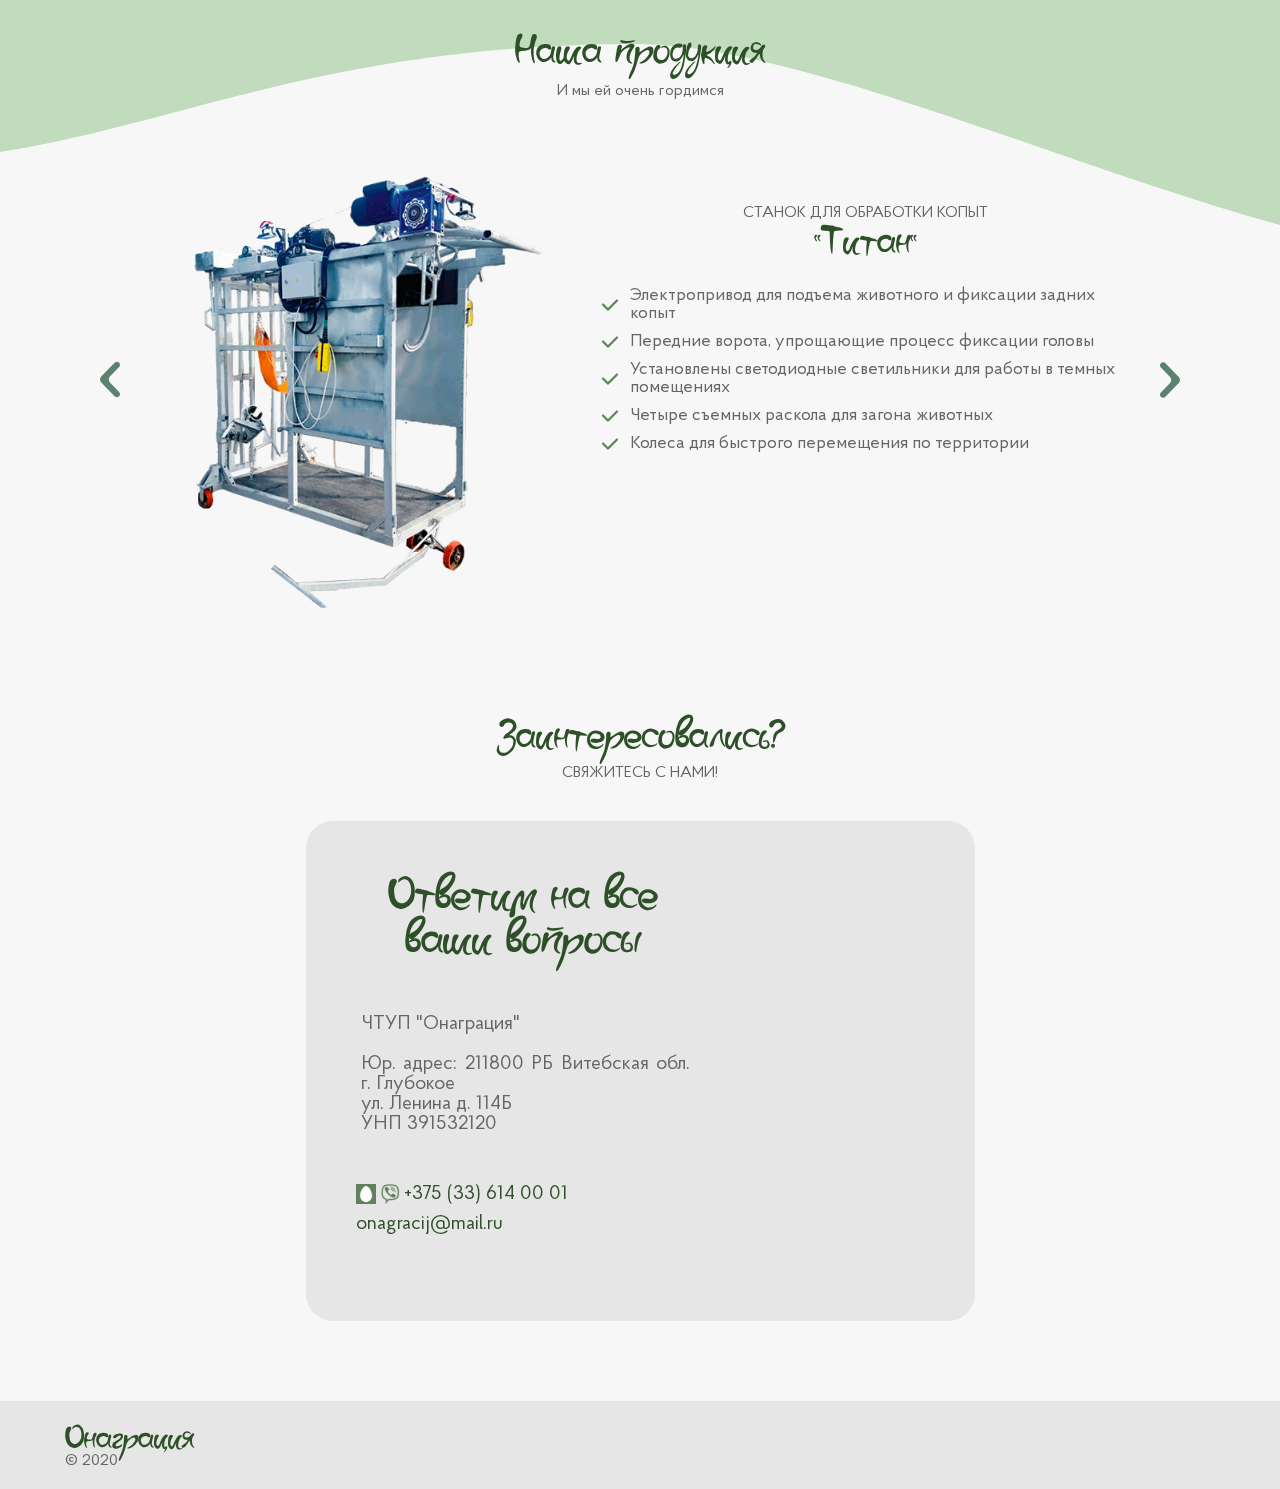
==== commit c51c8073: "check optim" ====
--- a/index.html
+++ b/index.html
@@ -170,7 +170,7 @@
                                         <a href="mailto:onagracij@mail.ru" class="email">onagracij@mail.ru</a>
                                     </div>
                                 </div>
-                                <iframe src="https://yandex.by/map-widget/v1/-/CCQeERkF" width="50%" height="100%" frameborder="1" allowfullscreen="true"></iframe>     
+                                <!-- <iframe src="https://yandex.by/map-widget/v1/-/CCQeERkF" width="50%" height="100%" frameborder="1" allowfullscreen="true"></iframe> -->    
                             </div>          
                         </div>
                         <div class="send">
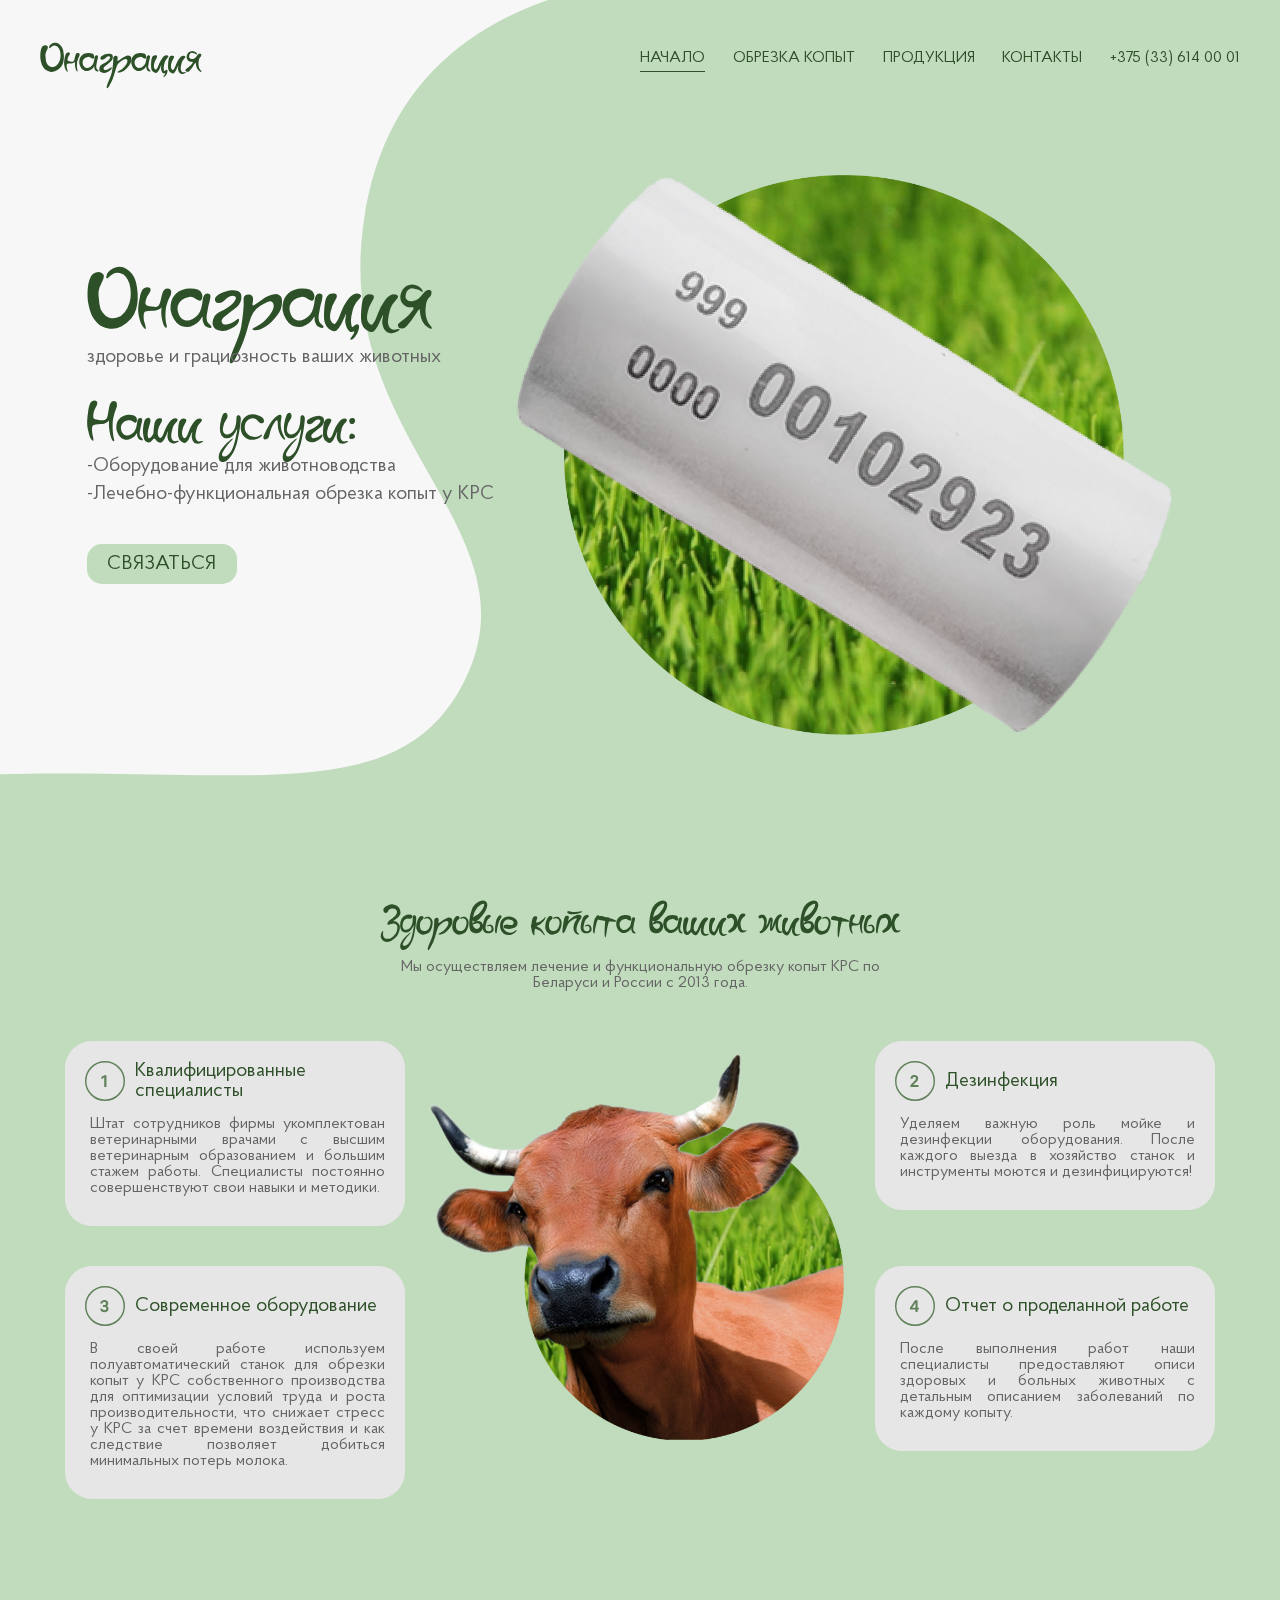
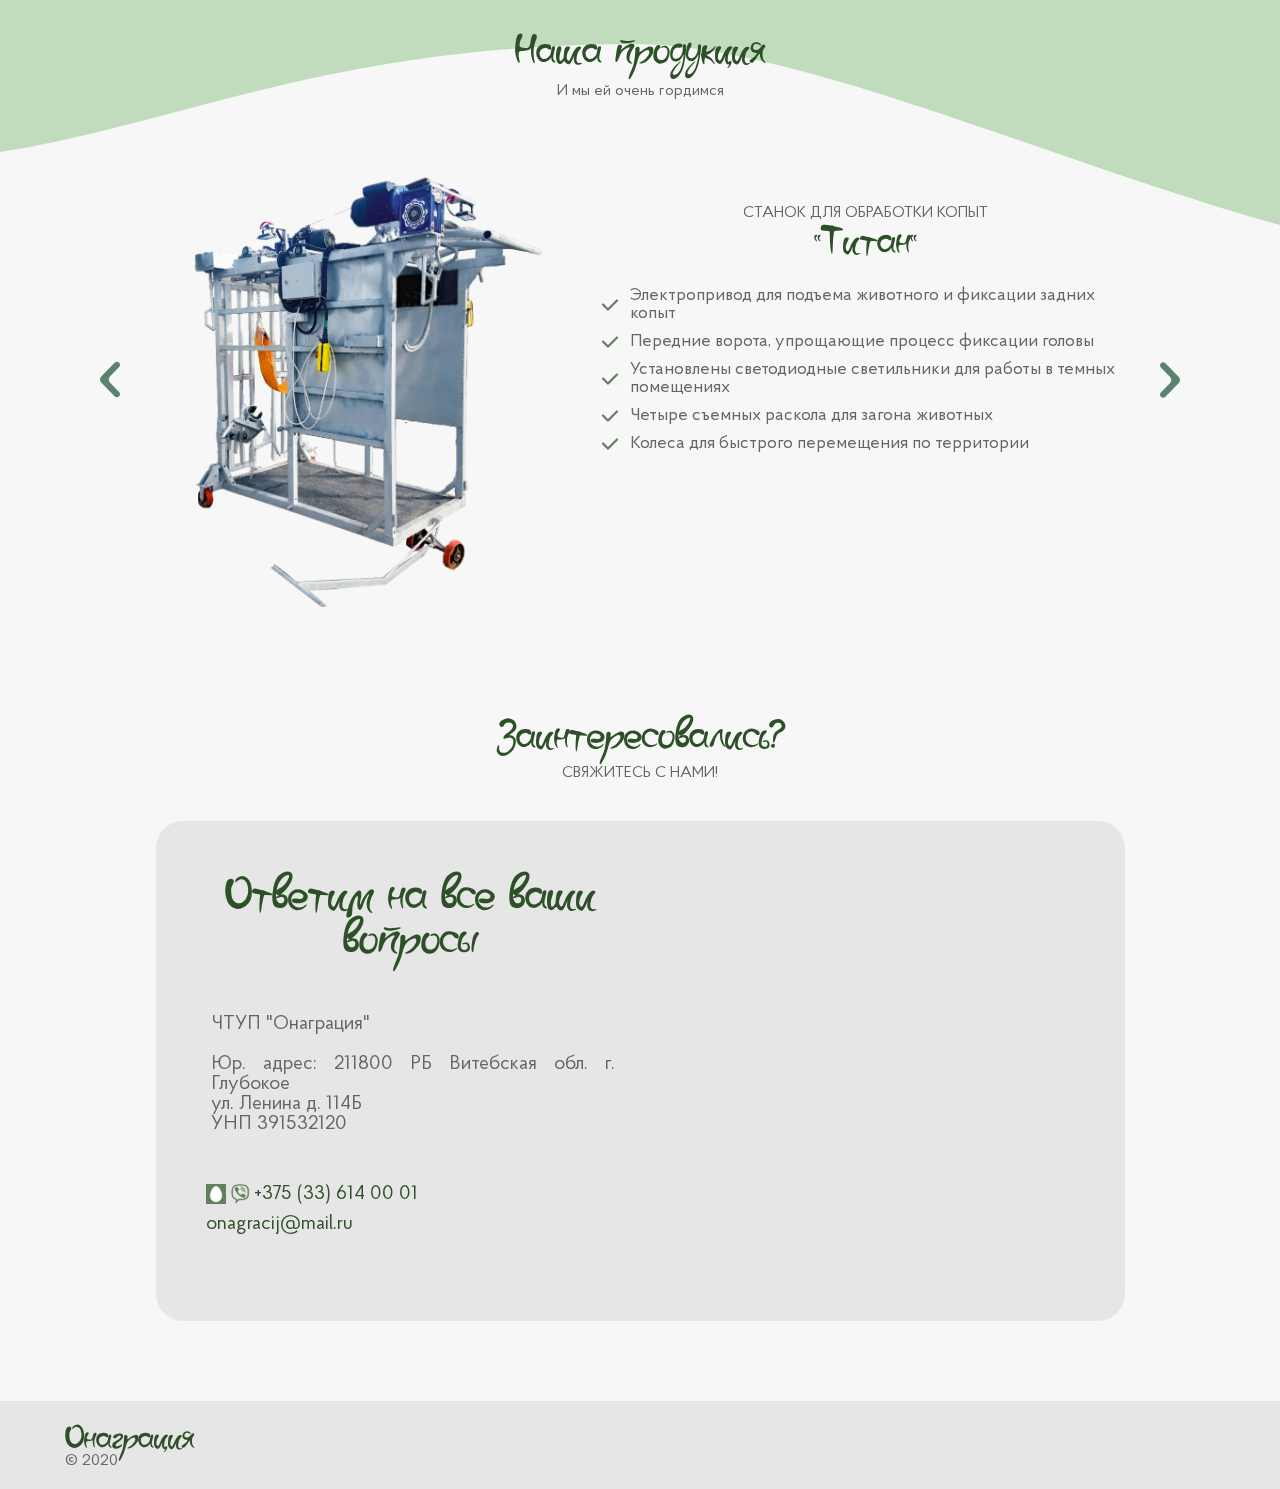
==== commit a2de819a: "for preview" ====
--- a/index.html
+++ b/index.html
@@ -170,7 +170,7 @@
                                         <a href="mailto:onagracij@mail.ru" class="email">onagracij@mail.ru</a>
                                     </div>
                                 </div>
-                                <!-- <iframe src="https://yandex.by/map-widget/v1/-/CCQeERkF" width="50%" height="100%" frameborder="1" allowfullscreen="true"></iframe> -->    
+                                <iframe src="https://yandex.by/map-widget/v1/-/CCQeERkF" width="50%" height="100%" frameborder="1" allowfullscreen="true"></iframe>     
                             </div>          
                         </div>
                         <div class="send">
